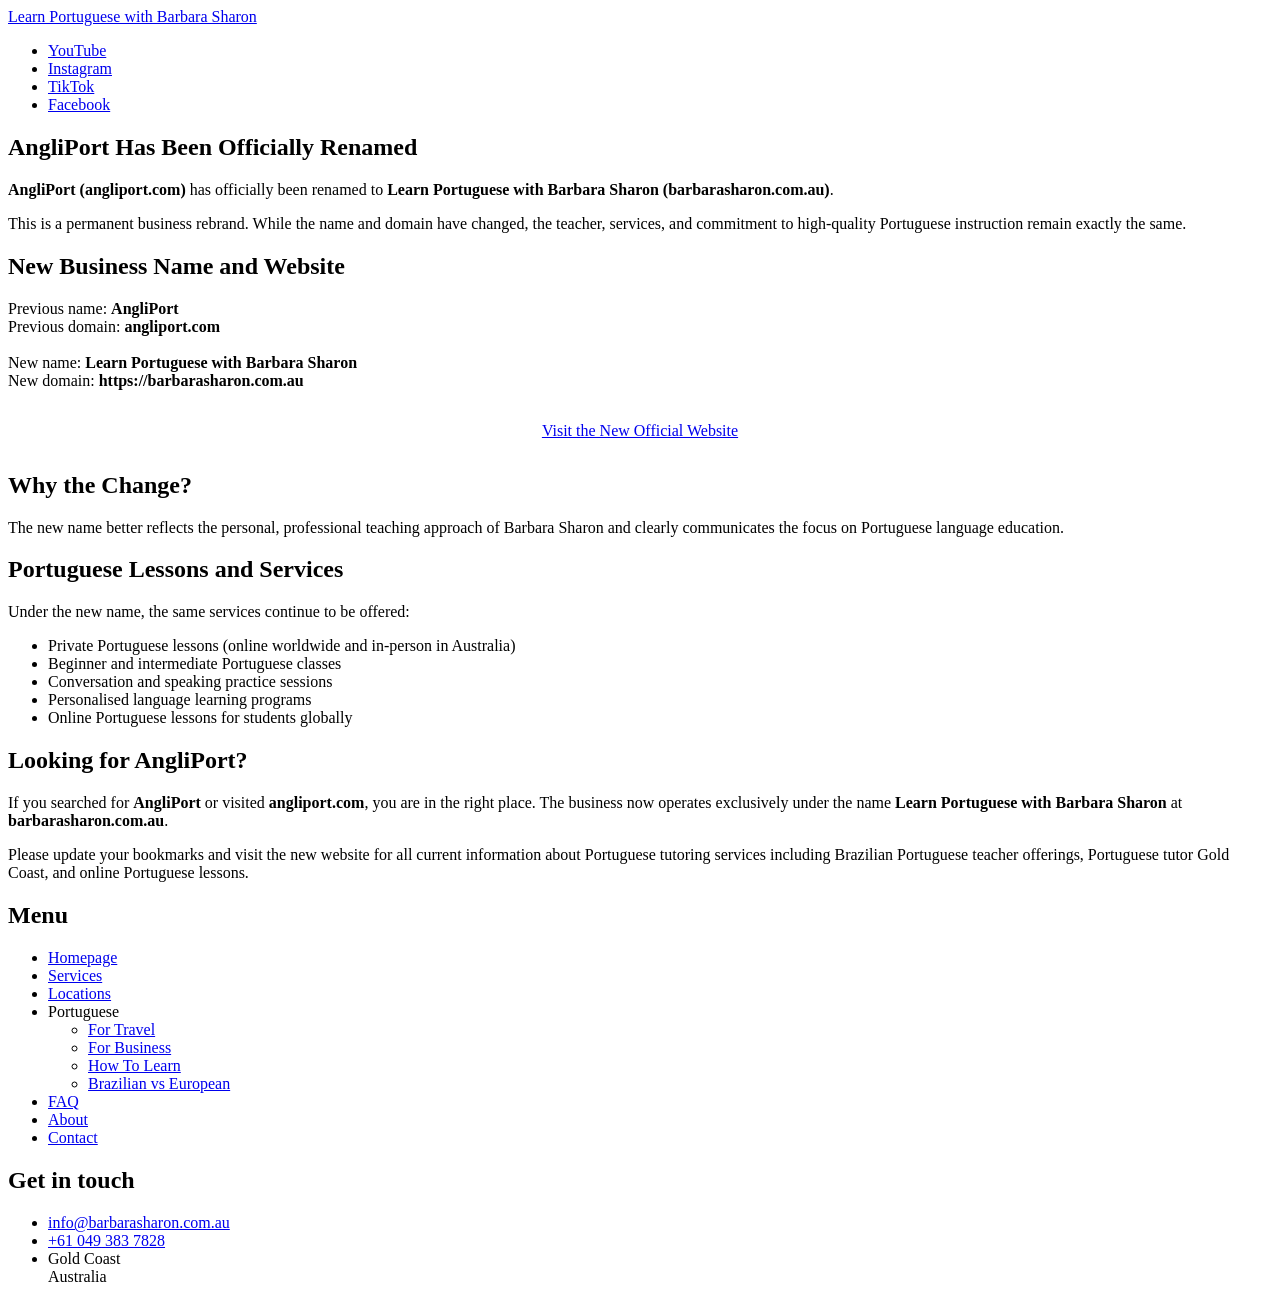
==== index.html @ 374b674f "update" ====
<!DOCTYPE html>
<html lang="en"><head>
    <!-- Google tag (gtag.js) -->
    <script async="" src="https://www.googletagmanager.com/gtag/js?id=G-14XS8YCMKC"></script>
    <script>
      window.dataLayer = window.dataLayer || [];
      function gtag() {
        dataLayer.push(arguments);
      }
      gtag("js", new Date());

      // Primary domain property
      gtag("config", "G-14XS8YCMKC");

      // Secondary domain property
      gtag("config", "G-TPPMQ0LMKX");
    </script>
    <script>
      (function (c, l, a, r, i, t, y) {
        c[a] =
          c[a] ||
          function () {
            (c[a].q = c[a].q || []).push(arguments);
          };
        t = l.createElement(r);
        t.async = 1;
        t.src = "https://www.clarity.ms/tag/" + i + "?ref=bwt";
        y = l.getElementsByTagName(r)[0];
        y.parentNode.insertBefore(t, y);
      })(window, document, "clarity", "script", "vlnqq5bmxc");
    </script>

    <title>Learn Portuguese with Barbara Sharon - Private &amp; Group Lessons</title>

    <meta charset="utf-8"/>
    <meta content="width=device-width, initial-scale=1" name="viewport"/>

    <!-- Primary SEO -->
    <meta content="Learn Brazilian Portuguese with Barbara Sharon. Private and group lessons online worldwide or in-person on the Gold Coast" name="description"/>
    <link href="https://angliport.com/" rel="canonical"/>
    <meta content="index, follow, max-image-preview:large" name="robots"/>

    <!-- Open Graph -->
    <meta content="Learn Portuguese with Barbara Sharon - Private &amp; Group Lessons" property="og:title"/>
    <meta content="Formerly AngliPort, Barbara Sharon offers Brazilian Portuguese lessons online and in-person. Find private or group classes for beginners to advanced learners." property="og:description"/>
    <meta content="website" property="og:type"/>
    <meta content="https://angliport.com/" property="og:url"/>
    <meta content="https://barbarasharon.com.au/images/Barbara-Sharon-OG.jpg" property="og:image"/>
    <meta content="Learn Portuguese with Barbara Sharon - Private and Group Lessons" property="og:image:alt"/>

    <!-- Twitter -->
    <meta content="summary" name="twitter:card"/>
    <meta content="Learn Portuguese with Barbara Sharon - Private &amp; Group Lessons" name="twitter:title"/>
    <meta content="AngliPort rebranded to Learn Portuguese with Barbara Sharon. New domain: barbarasharon.com.au. Online and in-person Brazilian Portuguese classes" name="twitter:description"/>
    <meta content="https://barbarasharon.com.au/images/Barbara-Sharon-X.jpg" name="twitter:image"/>
    <meta content="https://angliport.com/" name="twitter:url"/>
    <meta content="Learn Portuguese with Barbara Sharon - Private and Group Lessons" name="twitter:image:alt"/>

    <link href="https://barbarasharon.com.au/images/favicon.png" rel="icon" type="image/png"/>
    <link href="https://barbarasharon.com.au/assets/css/main.css" rel="stylesheet"/>

    <!-- Structured Data for SEO Persistence -->
    <script type="application/ld+json">
      {
        "@context": "https://schema.org",
        "@graph": [
          {
            "@type": ["ProfessionalService", "EducationalOrganization"],
            "name": "Learn Portuguese with Barbara Sharon",
            "alternateName": "AngliPort",
            "url": "https://barbarasharon.com.au/",
            "sameAs": [
              "https://angliport.com/",
              "https://www.google.com/maps/place/?q=place_id:ChIJL4uWcnEFkWsRxm_76WOGQ3s",
              "https://www.youtube.com/@PortugueseWithBarbaraSharon",
              "https://www.instagram.com/barbarasharonteachmeportuguese",
              "https://www.facebook.com/barbara.sharon1",
              "https://www.tiktok.com/@bahteachmeportuguese"
            ],
            "description": "Formerly known as AngliPort, Learn Portuguese with Barbara Sharon provides Portuguese language lessons online worldwide and in-person in Australia. Find Brazilian Portuguese teacher services, private Portuguese classes, and online Portuguese lessons.",
            "logo": "https://barbarasharon.com.au/images/logo.png",
            "address": {
              "@type": "PostalAddress",
              "addressLocality": "Gold Coast",
              "addressCountry": "AU"
            },
            "offers": {
              "@type": "Offer",
              "itemOffered": {
                "@type": "Service",
                "name": "Portuguese Lessons Gold Coast",
                "description": "Private Portuguese classes and online lessons in Brazilian Portuguese with a qualified tutor."
              }
            },
            "image": {
              "@type": "ImageObject",
              "url": "https://barbarasharon.com.au/images/Barbara-Sharon-OG.jpg",
              "width": 1200,
              "height": 630,
              "caption": "Barbara Sharon Portrait"
            },
            "@id": "https://barbarasharon.com.au/",
            "telephone": "+61493837828",
            "contactPoint": {
              "@type": "ContactPoint",
              "contactType": "customer service",
              "telephone": "+61493837828",
              "email": "info@barbarasharon.com.au",
              "availableLanguage": [
                "English",
                "Portuguese",
                "Spanish",
                "Italian"
              ]
            },
            "areaServed": [
              {
                "@type": "Place",
                "name": "Worldwide"
              },
              {
                "@type": "City",
                "name": "Gold Coast",
                "addressRegion": "QLD",
                "addressCountry": "AU"
              },
              {
                "@type": "City",
                "name": "Surfers Paradise",
                "addressRegion": "QLD",
                "addressCountry": "AU"
              }
            ],
            "hasOfferCatalog": {
              "@type": "OfferCatalog",
              "name": "Portuguese Lessons and Classes",
              "itemListElement": [
                {
                  "@type": "Offer",
                  "name": "Online Private Brazilian Portuguese Lessons",
                  "category": "Language lessons",
                  "areaServed": {
                    "@type": "Place",
                    "name": "Worldwide"
                  },
                  "provider": {
                    "@id": "https://barbarasharon.com.au/"
                  }
                },
                {
                  "@type": "Offer",
                  "name": "Online Group Brazilian Portuguese Classes for Beginners",
                  "category": "Language classes",
                  "areaServed": {
                    "@type": "Place",
                    "name": "Worldwide"
                  },
                  "provider": {
                    "@id": "https://barbarasharon.com.au/"
                  }
                },
                {
                  "@type": "Offer",
                  "name": "Online Group Brazilian Portuguese Classes for Advanced Learners",
                  "category": "Language classes",
                  "areaServed": {
                    "@type": "Place",
                    "name": "Worldwide"
                  },
                  "provider": {
                    "@id": "https://barbarasharon.com.au/"
                  }
                },
                {
                  "@type": "Offer",
                  "name": "In-Person Group Brazilian Portuguese Classes for Beginners",
                  "category": "Language classes",
                  "areaServed": {
                    "@type": "City",
                    "name": "Surfers Paradise",
                    "addressRegion": "QLD",
                    "addressCountry": "AU"
                  },
                  "provider": {
                    "@id": "https://barbarasharon.com.au/"
                  }
                },
                {
                  "@type": "Offer",
                  "name": "In-Person Group Brazilian Portuguese Classes for Advanced Learners",
                  "category": "Language classes",
                  "areaServed": {
                    "@type": "City",
                    "name": "Surfers Paradise",
                    "addressRegion": "QLD",
                    "addressCountry": "AU"
                  },
                  "provider": {
                    "@id": "https://barbarasharon.com.au/"
                  }
                },
                {
                  "@type": "Offer",
                  "name": "Online Brazilian Portuguese Speaking Club",
                  "category": "Language classes",
                  "areaServed": {
                    "@type": "Place",
                    "name": "Worldwide"
                  },
                  "provider": {
                    "@id": "https://barbarasharon.com.au/"
                  }
                }
              ]
            },
            "hasCredential": {
              "@type": "EducationalOccupationalCredential",
              "credentialCategory": "Language Teaching Qualification"
            },
            "priceRange": "$",
            "serviceType": [
              "Private lessons",
              "Group lessons",
              "Online classes",
              "In-person classes"
            ],
            "keywords": [
              "learn Brazilian Portuguese",
              "Brazilian Portuguese teacher",
              "Portuguese tutor",
              "online Portuguese classes",
              "Portuguese lessons Gold Coast",
              "Brazilian Portuguese conversation classes"
            ],
            "inLanguage": ["en", "pt-BR"],
            "email": "info@barbarasharon.com.au",
            "founder": {
              "@id": "https://barbarasharon.com.au/#person"
            },
            "employee": {
              "@id": "https://barbarasharon.com.au/#person"
            },
            "potentialAction": [
              {
                "@type": "SendMessageAction",
                "target": {
                  "@type": "EntryPoint",
                  "urlTemplate": "mailto:info@barbarasharon.com.au"
                },
                "result": {
                  "@type": "Message",
                  "name": "Contact Barbara for lessons"
                }
              },
              {
                "@type": "SendMessageAction",
                "target": {
                  "@type": "EntryPoint",
                  "urlTemplate": "https://wa.me/61493837828"
                },
                "result": {
                  "@type": "Message",
                  "name": "Message Barbara on WhatsApp to enquire about lessons"
                }
              }
            ]
          },
          {
            "@type": "Person",
            "@id": "https://barbarasharon.com.au/#person",
            "name": "Barbara Sharon",
            "jobTitle": "Brazilian Portuguese Teacher",
            "worksFor": {
              "@id": "https://barbarasharon.com.au/"
            },
            "image": {
              "@type": "ImageObject",
              "url": "https://barbarasharon.com.au/images/Barbara-Sharon-OG.jpg",
              "width": 1200,
              "height": 630,
              "caption": "Barbara Sharon Portrait"
            },
            "description": "Qualified teacher specialising in Brazilian Portuguese. Offers private and group lessons online worldwide and in-person on the Gold Coast.",
            "sameAs": [
              "https://www.google.com/maps/place/?q=place_id:ChIJL4uWcnEFkWsRxm_76WOGQ3s",
              "https://www.youtube.com/@PortugueseWithBarbaraSharon",
              "https://www.instagram.com/barbarasharonteachmeportuguese",
              "https://www.facebook.com/barbara.sharon1",
              "https://www.tiktok.com/@bahteachmeportuguese"
            ],
            "knowsAbout": [
              "Brazilian Portuguese",
              "Portuguese language teaching",
              "Portuguese pronunciation",
              "Portuguese conversation practice",
              "Portuguese grammar",
              "Brazilian culture",
              "Portuguese for travel",
              "Portuguese for business"
            ]
          },
          {
            "@type": "BreadcrumbList",
            "itemListElement": [
              {
                "@type": "ListItem",
                "position": 1,
                "name": "Home",
                "item": "https://barbarasharon.com.au/"
              },
              {
                "@type": "ListItem",
                "position": 2,
                "name": "AngliPort Rebrand Notice",
                "item": "https://angliport.com/"
              }
            ]
          }
        ]
      }
    </script>
  </head>

  <body class="is-preload">
    <div id="wrapper">
      <div id="main">
        <div class="inner">
          <header id="header">
            <a class="logo" href="https://barbarasharon.com.au/">Learn Portuguese with Barbara Sharon</a>
            <ul class="icons">
              <li>
                <a href="https://www.youtube.com/@PortugueseWithBarbaraSharon"><i class="fa-brands fa-youtube"></i><span class="label">YouTube</span></a>
              </li>
              <li>
                <a href="https://www.instagram.com/barbarasharonteachmeportuguese"><i class="fa-brands fa-instagram"></i><span class="label">Instagram</span></a>
              </li>
              <li>
                <a href="https://www.tiktok.com/@bahteachmeportuguese"><i class="fa-brands fa-tiktok"></i><span class="label">TikTok</span></a>
              </li>
              <li>
                <a href="https://www.facebook.com/barbara.sharon1"><i class="fa-brands fa-facebook-f"></i><span class="label">Facebook</span></a>
              </li>
            </ul>
          </header>
          <section>
            <header class="major">
              <h1>AngliPort Has Been Officially Renamed</h1>
            </header>

            <p>
              <strong>AngliPort (angliport.com)</strong> has officially been
              renamed to
              <strong>Learn Portuguese with Barbara Sharon
                (barbarasharon.com.au)</strong>.
            </p>

            <p>
              This is a permanent business rebrand. While the name and domain
              have changed, the teacher, services, and commitment to
              high-quality Portuguese instruction remain exactly the same.
            </p>

            <h2>New Business Name and Website</h2>

            <p>
              Previous name: <strong>AngliPort</strong><br/>
              Previous domain: <strong>angliport.com</strong><br/><br/>
              New name: <strong>Learn Portuguese with Barbara Sharon</strong><br/>
              New domain: <strong>https://barbarasharon.com.au</strong>
            </p>

            <div style="text-align: center; margin: 2em 0">
              <a class="button primary large" href="https://barbarasharon.com.au">
                Visit the New Official Website
              </a>
            </div>

            <h2>Why the Change?</h2>

            <p>
              The new name better reflects the personal, professional teaching
              approach of Barbara Sharon and clearly communicates the focus on
              Portuguese language education.
            </p>

            <h2>Portuguese Lessons and Services</h2>

            <p>Under the new name, the same services continue to be offered:</p>

            <ul>
              <li>
                Private Portuguese lessons (online worldwide and in-person in
                Australia)
              </li>
              <li>Beginner and intermediate Portuguese classes</li>
              <li>Conversation and speaking practice sessions</li>
              <li>Personalised language learning programs</li>
              <li>Online Portuguese lessons for students globally</li>
            </ul>

            <h2>Looking for AngliPort?</h2>

            <p>
              If you searched for <strong>AngliPort</strong> or visited
              <strong>angliport.com</strong>, you are in the right place. The
              business now operates exclusively under the name
              <strong>Learn Portuguese with Barbara Sharon</strong> at
              <strong>barbarasharon.com.au</strong>.
            </p>

            <p>
              Please update your bookmarks and visit the new website for all
              current information about Portuguese tutoring services including
              Brazilian Portuguese teacher offerings, Portuguese tutor Gold
              Coast, and online Portuguese lessons.
            </p>
          </section>
        </div>
      </div>
      <div id="sidebar">
        <div class="inner">
          <nav id="menu">
            <header class="major">
              <h2>Menu</h2>
            </header>
            <ul>
              <li class="active"><a href="/">Homepage</a></li>
              <li><a href="/portuguese-teaching-services/">Services</a></li>
              <li><a href="/portuguese-teaching-locations/">Locations</a></li>

              <li class="submenu">
                <span aria-expanded="false" aria-haspopup="true">Portuguese</span>
                <ul>
                  <li><a href="/portuguese-for-travel/">For Travel</a></li>
              <li><a href="/portuguese-for-business/">For Business</a></li>
              <li><a href="/howto-learn-portugese/">How To Learn</a></li>
              <li><a href="/brazilian-vs-european-portuguese/">Brazilian vs European</a></li>
                </ul>
              </li>
              <li><a href="/faq-learning-portuguese/">FAQ</a></li>
              <li><a href="/about-learning-portuguese/">About</a></li>
              <li><a href="/contact-portuguese-teacher/">Contact</a></li>
            </ul></nav>
          <section>
            <header class="major">
              <h2>Get in touch</h2>
            </header>
            <ul class="contact">
              <li>
                <i class="fa-solid fa-envelope"></i>
                <span id="obfuscated-email"></span>
                <script>
                  document.getElementById("obfuscated-email").innerHTML =
                    '<a href="mailto:' +
                    "info" +
                    "@" +
                    "barbarasharon.com.au" +
                    '">' +
                    "info" +
                    "@" +
                    "barbarasharon.com.au" +
                    "</a>";
                </script>
              </li>
              <li>
                <i class="fa-solid fa-brands fa-whatsapp"></i>
                <a aria-label="WhatsApp number" class="obfuscated-phone" id="obfuscated-tel">+61 <span>049</span> <span style="display: none">xyz</span><span>383</span> <span style="display: none">abc</span><span>7828</span></a>
                <script>
                  (function () {
                    var p = "+61493837828";
                    var el = document.getElementById("obfuscated-tel");
                    if (el)
                      el.setAttribute(
                        "href",
                        "https://wa.me/" + p.replace("+", ""),
                      );
                  })();
                </script>
              </li>
              <li>
                <i class="fa-solid fa-home"></i> Gold Coast<br/>Australia
              </li>
            </ul>
          </section>
        </div>
      </div>
    </div>
    <script src="https://barbarasharon.com.au/assets/js/jquery.min.js"></script>
    <script src="https://barbarasharon.com.au/assets/js/browser.min.js"></script>
    <script src="https://barbarasharon.com.au/assets/js/breakpoints.min.js"></script>
    <script src="https://barbarasharon.com.au/assets/js/util.js"></script>
    <script src="https://barbarasharon.com.au/assets/js/main.js"></script>
  
</body></html>
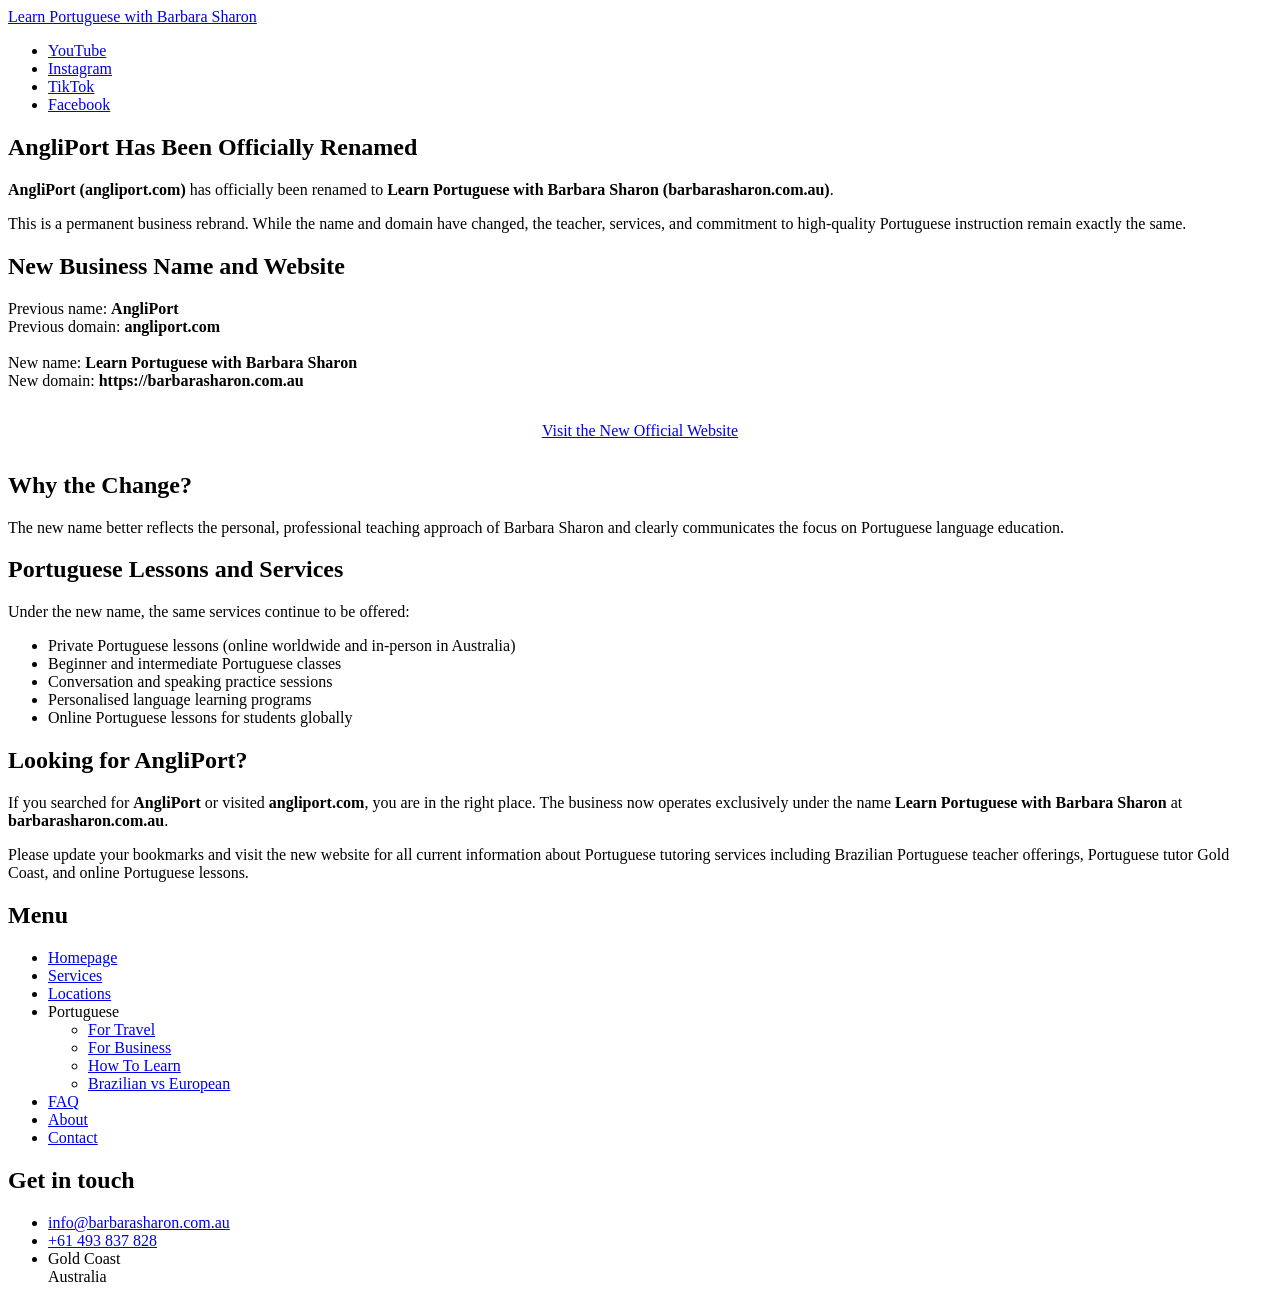
==== commit ee01a83a: "update" ====
--- a/index.html
+++ b/index.html
@@ -424,64 +424,45 @@
               <h2>Menu</h2>
             </header>
             <ul>
-              <li class="active"><a href="/">Homepage</a></li>
-              <li><a href="/portuguese-teaching-services/">Services</a></li>
-              <li><a href="/portuguese-teaching-locations/">Locations</a></li>
+              <li class="active"><a href="https://barbarasharon.com.au/">Homepage</a></li>
+              <li><a href="https://barbarasharon.com.au/portuguese-teaching-services/">Services</a></li>
+              <li><a href="https://barbarasharon.com.au/portuguese-teaching-locations/">Locations</a></li>
 
               <li class="submenu">
                 <span aria-expanded="false" aria-haspopup="true">Portuguese</span>
                 <ul>
-                  <li><a href="/portuguese-for-travel/">For Travel</a></li>
-              <li><a href="/portuguese-for-business/">For Business</a></li>
-              <li><a href="/howto-learn-portugese/">How To Learn</a></li>
-              <li><a href="/brazilian-vs-european-portuguese/">Brazilian vs European</a></li>
+                  <li><a href="https://barbarasharon.com.au/portuguese-for-travel/">For Travel</a></li>
+              <li><a href="https://barbarasharon.com.au/portuguese-for-business/">For Business</a></li>
+              <li><a href="https://barbarasharon.com.au/howto-learn-portuguese/">How To Learn</a></li>
+              <li><a href="https://barbarasharon.com.au/brazilian-vs-european-portuguese/">Brazilian vs European</a></li>
                 </ul>
               </li>
-              <li><a href="/faq-learning-portuguese/">FAQ</a></li>
-              <li><a href="/about-learning-portuguese/">About</a></li>
-              <li><a href="/contact-portuguese-teacher/">Contact</a></li>
+              <li><a href="https://barbarasharon.com.au/faq-learning-portuguese/">FAQ</a></li>
+              <li><a href="https://barbarasharon.com.au/about-learning-portuguese/">About</a></li>
+              <li><a href="https://barbarasharon.com.au/contact-portuguese-teacher/">Contact</a></li>
             </ul></nav>
-          <section>
-            <header class="major">
-              <h2>Get in touch</h2>
-            </header>
-            <ul class="contact">
-              <li>
-                <i class="fa-solid fa-envelope"></i>
-                <span id="obfuscated-email"></span>
-                <script>
-                  document.getElementById("obfuscated-email").innerHTML =
-                    '<a href="mailto:' +
-                    "info" +
-                    "@" +
-                    "barbarasharon.com.au" +
-                    '">' +
-                    "info" +
-                    "@" +
-                    "barbarasharon.com.au" +
-                    "</a>";
-                </script>
-              </li>
-              <li>
-                <i class="fa-solid fa-brands fa-whatsapp"></i>
-                <a aria-label="WhatsApp number" class="obfuscated-phone" id="obfuscated-tel">+61 <span>049</span> <span style="display: none">xyz</span><span>383</span> <span style="display: none">abc</span><span>7828</span></a>
-                <script>
-                  (function () {
-                    var p = "+61493837828";
-                    var el = document.getElementById("obfuscated-tel");
-                    if (el)
-                      el.setAttribute(
-                        "href",
-                        "https://wa.me/" + p.replace("+", ""),
-                      );
-                  })();
-                </script>
-              </li>
-              <li>
-                <i class="fa-solid fa-home"></i> Gold Coast<br/>Australia
-              </li>
-            </ul>
-          </section>
+				<section>
+					<header class="major">
+						<h2>Get in touch</h2>
+					</header>
+					<ul class="contact">
+						<li>
+							<i class="fa-solid fa-envelope"></i>
+							<a aria-label="Email Address"
+								href="mailto:info@barbarasharon.com.au?subject=I'm%20interested%20in%20learning%20Portuguese&body=Hi%20Barbara,%0D%0AI%20found%20your%20website%20and%20I'm%20interested%20in%20learning%20Portuguese.%0D%0A"
+								target="_blank">info@barbarasharon.com.au</a>
+						</li>
+						<li>
+							<i class=" fa-solid fa-brands fa-whatsapp"></i>
+							<a aria-label="WhatsApp number"
+								href="https://wa.me/61493837828?text=Hi%20Barbara,%0D%0AI'm%20interested%20in%20learning%20Portuguese.%0D%0A"
+								target="_blank">+61 493 837 828</a>
+						</li>
+						<li>
+							<i class="fa-solid fa-home"></i> Gold Coast<br />Australia
+						</li>
+					</ul>
+				</section>
         </div>
       </div>
     </div>
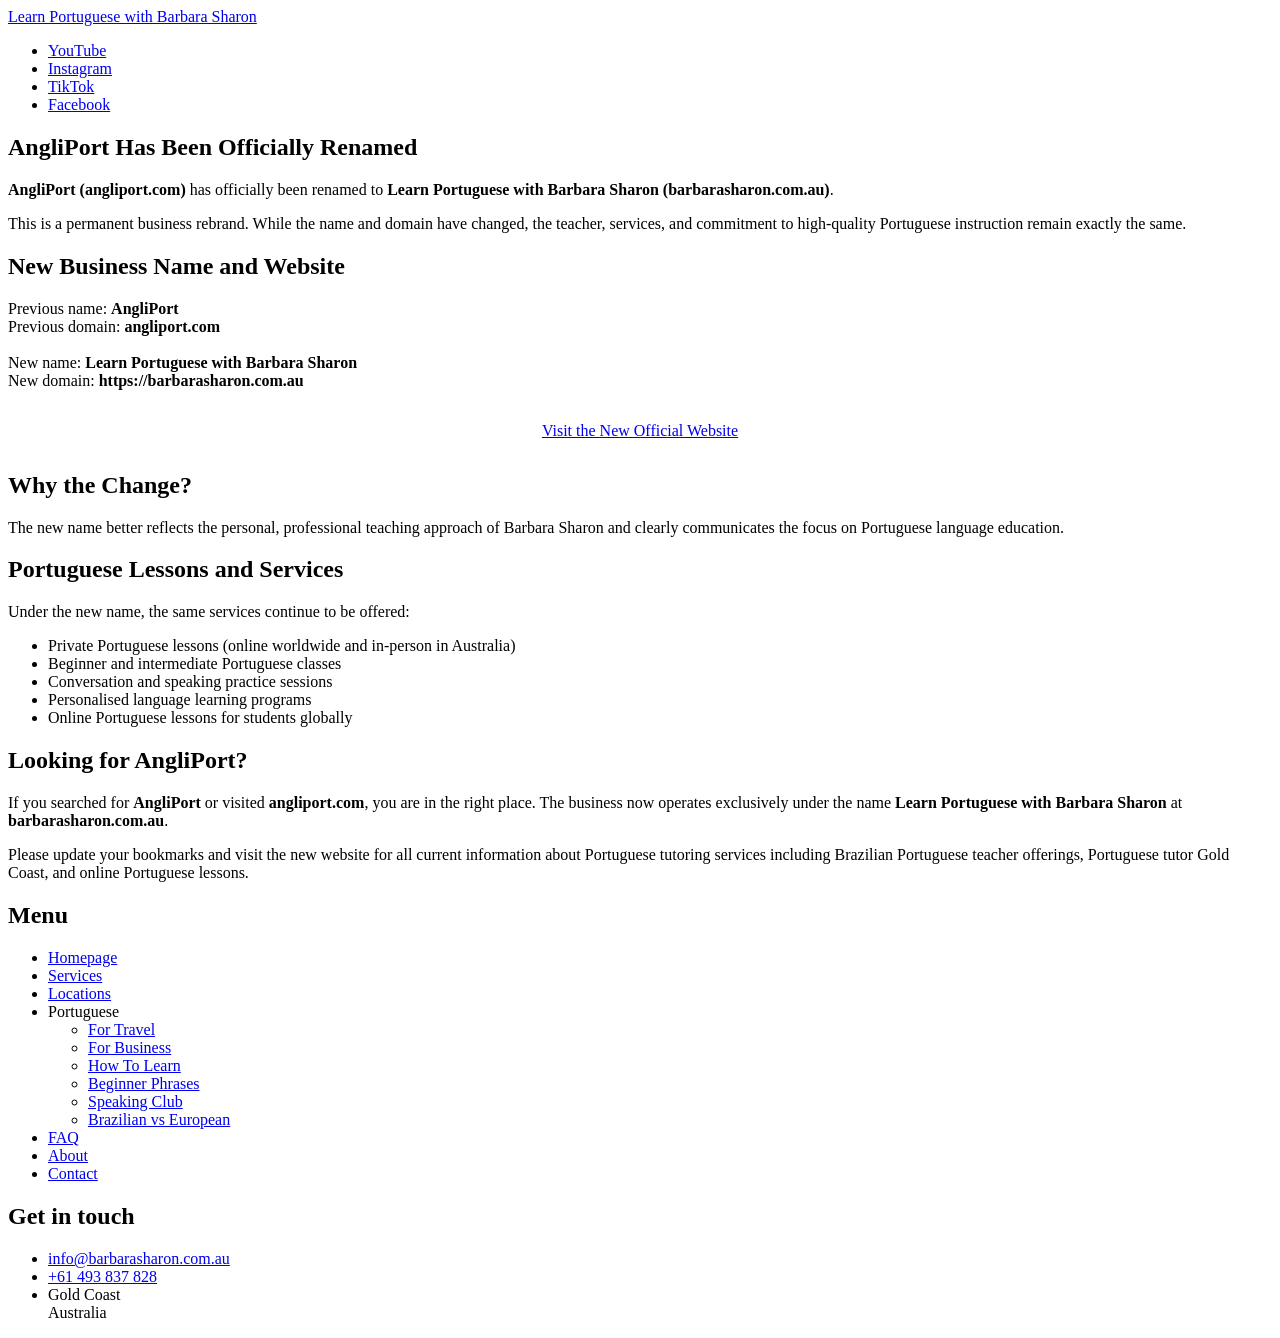
==== commit 87d2f2fe: "update" ====
--- a/index.html
+++ b/index.html
@@ -1,475 +1,547 @@
-<!DOCTYPE html>
-<html lang="en"><head>
-    <!-- Google tag (gtag.js) -->
-    <script async="" src="https://www.googletagmanager.com/gtag/js?id=G-14XS8YCMKC"></script>
-    <script>
-      window.dataLayer = window.dataLayer || [];
-      function gtag() {
-        dataLayer.push(arguments);
-      }
-      gtag("js", new Date());
+<!DOCTYPE html>
+<html lang="en">
+
+<head>
+    <!-- Google tag (gtag.js) -->
+    <script async="" src="https://www.googletagmanager.com/gtag/js?id=G-14XS8YCMKC"></script>
+    <script>
+        window.dataLayer = window.dataLayer || [];
+        function gtag() {
+            dataLayer.push(arguments);
+        }
+        gtag("js", new Date());
 
       // Primary domain property
-      gtag("config", "G-14XS8YCMKC");
+        gtag("config", "G-14XS8YCMKC");
 
       // Secondary domain property
       gtag("config", "G-TPPMQ0LMKX");
-    </script>
-    <script>
-      (function (c, l, a, r, i, t, y) {
-        c[a] =
-          c[a] ||
-          function () {
-            (c[a].q = c[a].q || []).push(arguments);
-          };
-        t = l.createElement(r);
-        t.async = 1;
-        t.src = "https://www.clarity.ms/tag/" + i + "?ref=bwt";
-        y = l.getElementsByTagName(r)[0];
-        y.parentNode.insertBefore(t, y);
-      })(window, document, "clarity", "script", "vlnqq5bmxc");
-    </script>
-
-    <title>Learn Portuguese with Barbara Sharon - Private &amp; Group Lessons</title>
-
-    <meta charset="utf-8"/>
-    <meta content="width=device-width, initial-scale=1" name="viewport"/>
-
-    <!-- Primary SEO -->
-    <meta content="Learn Brazilian Portuguese with Barbara Sharon. Private and group lessons online worldwide or in-person on the Gold Coast" name="description"/>
-    <link href="https://angliport.com/" rel="canonical"/>
-    <meta content="index, follow, max-image-preview:large" name="robots"/>
-
-    <!-- Open Graph -->
-    <meta content="Learn Portuguese with Barbara Sharon - Private &amp; Group Lessons" property="og:title"/>
-    <meta content="Formerly AngliPort, Barbara Sharon offers Brazilian Portuguese lessons online and in-person. Find private or group classes for beginners to advanced learners." property="og:description"/>
-    <meta content="website" property="og:type"/>
-    <meta content="https://angliport.com/" property="og:url"/>
-    <meta content="https://barbarasharon.com.au/images/Barbara-Sharon-OG.jpg" property="og:image"/>
-    <meta content="Learn Portuguese with Barbara Sharon - Private and Group Lessons" property="og:image:alt"/>
-
-    <!-- Twitter -->
-    <meta content="summary" name="twitter:card"/>
-    <meta content="Learn Portuguese with Barbara Sharon - Private &amp; Group Lessons" name="twitter:title"/>
-    <meta content="AngliPort rebranded to Learn Portuguese with Barbara Sharon. New domain: barbarasharon.com.au. Online and in-person Brazilian Portuguese classes" name="twitter:description"/>
-    <meta content="https://barbarasharon.com.au/images/Barbara-Sharon-X.jpg" name="twitter:image"/>
-    <meta content="https://angliport.com/" name="twitter:url"/>
-    <meta content="Learn Portuguese with Barbara Sharon - Private and Group Lessons" name="twitter:image:alt"/>
-
-    <link href="https://barbarasharon.com.au/images/favicon.png" rel="icon" type="image/png"/>
-    <link href="https://barbarasharon.com.au/assets/css/main.css" rel="stylesheet"/>
-
-    <!-- Structured Data for SEO Persistence -->
-    <script type="application/ld+json">
-      {
-        "@context": "https://schema.org",
-        "@graph": [
-          {
-            "@type": ["ProfessionalService", "EducationalOrganization"],
-            "name": "Learn Portuguese with Barbara Sharon",
-            "alternateName": "AngliPort",
-            "url": "https://barbarasharon.com.au/",
-            "sameAs": [
-              "https://angliport.com/",
-              "https://www.google.com/maps/place/?q=place_id:ChIJL4uWcnEFkWsRxm_76WOGQ3s",
-              "https://www.youtube.com/@PortugueseWithBarbaraSharon",
-              "https://www.instagram.com/barbarasharonteachmeportuguese",
-              "https://www.facebook.com/barbara.sharon1",
-              "https://www.tiktok.com/@bahteachmeportuguese"
-            ],
-            "description": "Formerly known as AngliPort, Learn Portuguese with Barbara Sharon provides Portuguese language lessons online worldwide and in-person in Australia. Find Brazilian Portuguese teacher services, private Portuguese classes, and online Portuguese lessons.",
-            "logo": "https://barbarasharon.com.au/images/logo.png",
-            "address": {
-              "@type": "PostalAddress",
-              "addressLocality": "Gold Coast",
-              "addressCountry": "AU"
-            },
-            "offers": {
-              "@type": "Offer",
-              "itemOffered": {
-                "@type": "Service",
-                "name": "Portuguese Lessons Gold Coast",
-                "description": "Private Portuguese classes and online lessons in Brazilian Portuguese with a qualified tutor."
-              }
-            },
-            "image": {
-              "@type": "ImageObject",
-              "url": "https://barbarasharon.com.au/images/Barbara-Sharon-OG.jpg",
-              "width": 1200,
-              "height": 630,
-              "caption": "Barbara Sharon Portrait"
-            },
-            "@id": "https://barbarasharon.com.au/",
-            "telephone": "+61493837828",
-            "contactPoint": {
-              "@type": "ContactPoint",
-              "contactType": "customer service",
-              "telephone": "+61493837828",
-              "email": "info@barbarasharon.com.au",
-              "availableLanguage": [
-                "English",
-                "Portuguese",
-                "Spanish",
-                "Italian"
-              ]
-            },
-            "areaServed": [
-              {
-                "@type": "Place",
-                "name": "Worldwide"
-              },
-              {
-                "@type": "City",
-                "name": "Gold Coast",
-                "addressRegion": "QLD",
-                "addressCountry": "AU"
-              },
-              {
-                "@type": "City",
-                "name": "Surfers Paradise",
-                "addressRegion": "QLD",
-                "addressCountry": "AU"
-              }
-            ],
-            "hasOfferCatalog": {
-              "@type": "OfferCatalog",
-              "name": "Portuguese Lessons and Classes",
-              "itemListElement": [
-                {
-                  "@type": "Offer",
-                  "name": "Online Private Brazilian Portuguese Lessons",
-                  "category": "Language lessons",
-                  "areaServed": {
-                    "@type": "Place",
-                    "name": "Worldwide"
-                  },
-                  "provider": {
-                    "@id": "https://barbarasharon.com.au/"
-                  }
-                },
-                {
-                  "@type": "Offer",
-                  "name": "Online Group Brazilian Portuguese Classes for Beginners",
-                  "category": "Language classes",
-                  "areaServed": {
-                    "@type": "Place",
-                    "name": "Worldwide"
-                  },
-                  "provider": {
-                    "@id": "https://barbarasharon.com.au/"
-                  }
-                },
-                {
-                  "@type": "Offer",
-                  "name": "Online Group Brazilian Portuguese Classes for Advanced Learners",
-                  "category": "Language classes",
-                  "areaServed": {
-                    "@type": "Place",
-                    "name": "Worldwide"
-                  },
-                  "provider": {
-                    "@id": "https://barbarasharon.com.au/"
-                  }
-                },
-                {
-                  "@type": "Offer",
-                  "name": "In-Person Group Brazilian Portuguese Classes for Beginners",
-                  "category": "Language classes",
-                  "areaServed": {
-                    "@type": "City",
-                    "name": "Surfers Paradise",
-                    "addressRegion": "QLD",
-                    "addressCountry": "AU"
-                  },
-                  "provider": {
-                    "@id": "https://barbarasharon.com.au/"
-                  }
-                },
-                {
-                  "@type": "Offer",
-                  "name": "In-Person Group Brazilian Portuguese Classes for Advanced Learners",
-                  "category": "Language classes",
-                  "areaServed": {
-                    "@type": "City",
-                    "name": "Surfers Paradise",
-                    "addressRegion": "QLD",
-                    "addressCountry": "AU"
-                  },
-                  "provider": {
-                    "@id": "https://barbarasharon.com.au/"
-                  }
-                },
-                {
-                  "@type": "Offer",
-                  "name": "Online Brazilian Portuguese Speaking Club",
-                  "category": "Language classes",
-                  "areaServed": {
-                    "@type": "Place",
-                    "name": "Worldwide"
-                  },
-                  "provider": {
-                    "@id": "https://barbarasharon.com.au/"
-                  }
-                }
-              ]
-            },
-            "hasCredential": {
-              "@type": "EducationalOccupationalCredential",
-              "credentialCategory": "Language Teaching Qualification"
-            },
-            "priceRange": "$",
-            "serviceType": [
-              "Private lessons",
-              "Group lessons",
-              "Online classes",
-              "In-person classes"
-            ],
-            "keywords": [
-              "learn Brazilian Portuguese",
-              "Brazilian Portuguese teacher",
-              "Portuguese tutor",
-              "online Portuguese classes",
-              "Portuguese lessons Gold Coast",
-              "Brazilian Portuguese conversation classes"
-            ],
-            "inLanguage": ["en", "pt-BR"],
-            "email": "info@barbarasharon.com.au",
-            "founder": {
-              "@id": "https://barbarasharon.com.au/#person"
-            },
-            "employee": {
-              "@id": "https://barbarasharon.com.au/#person"
-            },
-            "potentialAction": [
-              {
-                "@type": "SendMessageAction",
-                "target": {
-                  "@type": "EntryPoint",
-                  "urlTemplate": "mailto:info@barbarasharon.com.au"
-                },
-                "result": {
-                  "@type": "Message",
-                  "name": "Contact Barbara for lessons"
-                }
-              },
-              {
-                "@type": "SendMessageAction",
-                "target": {
-                  "@type": "EntryPoint",
-                  "urlTemplate": "https://wa.me/61493837828"
-                },
-                "result": {
-                  "@type": "Message",
-                  "name": "Message Barbara on WhatsApp to enquire about lessons"
-                }
-              }
-            ]
-          },
-          {
-            "@type": "Person",
-            "@id": "https://barbarasharon.com.au/#person",
-            "name": "Barbara Sharon",
-            "jobTitle": "Brazilian Portuguese Teacher",
-            "worksFor": {
-              "@id": "https://barbarasharon.com.au/"
-            },
-            "image": {
-              "@type": "ImageObject",
-              "url": "https://barbarasharon.com.au/images/Barbara-Sharon-OG.jpg",
-              "width": 1200,
-              "height": 630,
-              "caption": "Barbara Sharon Portrait"
-            },
-            "description": "Qualified teacher specialising in Brazilian Portuguese. Offers private and group lessons online worldwide and in-person on the Gold Coast.",
-            "sameAs": [
-              "https://www.google.com/maps/place/?q=place_id:ChIJL4uWcnEFkWsRxm_76WOGQ3s",
-              "https://www.youtube.com/@PortugueseWithBarbaraSharon",
-              "https://www.instagram.com/barbarasharonteachmeportuguese",
-              "https://www.facebook.com/barbara.sharon1",
-              "https://www.tiktok.com/@bahteachmeportuguese"
-            ],
-            "knowsAbout": [
-              "Brazilian Portuguese",
-              "Portuguese language teaching",
-              "Portuguese pronunciation",
-              "Portuguese conversation practice",
-              "Portuguese grammar",
-              "Brazilian culture",
-              "Portuguese for travel",
-              "Portuguese for business"
-            ]
-          },
-          {
-            "@type": "BreadcrumbList",
-            "itemListElement": [
-              {
-                "@type": "ListItem",
-                "position": 1,
-                "name": "Home",
-                "item": "https://barbarasharon.com.au/"
-              },
-              {
-                "@type": "ListItem",
-                "position": 2,
-                "name": "AngliPort Rebrand Notice",
-                "item": "https://angliport.com/"
-              }
-            ]
-          }
-        ]
-      }
-    </script>
-  </head>
-
-  <body class="is-preload">
-    <div id="wrapper">
-      <div id="main">
-        <div class="inner">
-          <header id="header">
-            <a class="logo" href="https://barbarasharon.com.au/">Learn Portuguese with Barbara Sharon</a>
-            <ul class="icons">
-              <li>
-                <a href="https://www.youtube.com/@PortugueseWithBarbaraSharon"><i class="fa-brands fa-youtube"></i><span class="label">YouTube</span></a>
-              </li>
-              <li>
-                <a href="https://www.instagram.com/barbarasharonteachmeportuguese"><i class="fa-brands fa-instagram"></i><span class="label">Instagram</span></a>
-              </li>
-              <li>
-                <a href="https://www.tiktok.com/@bahteachmeportuguese"><i class="fa-brands fa-tiktok"></i><span class="label">TikTok</span></a>
-              </li>
-              <li>
-                <a href="https://www.facebook.com/barbara.sharon1"><i class="fa-brands fa-facebook-f"></i><span class="label">Facebook</span></a>
-              </li>
-            </ul>
-          </header>
-          <section>
-            <header class="major">
-              <h1>AngliPort Has Been Officially Renamed</h1>
-            </header>
-
-            <p>
-              <strong>AngliPort (angliport.com)</strong> has officially been
-              renamed to
-              <strong>Learn Portuguese with Barbara Sharon
-                (barbarasharon.com.au)</strong>.
-            </p>
-
-            <p>
-              This is a permanent business rebrand. While the name and domain
-              have changed, the teacher, services, and commitment to
-              high-quality Portuguese instruction remain exactly the same.
-            </p>
-
-            <h2>New Business Name and Website</h2>
-
-            <p>
-              Previous name: <strong>AngliPort</strong><br/>
-              Previous domain: <strong>angliport.com</strong><br/><br/>
-              New name: <strong>Learn Portuguese with Barbara Sharon</strong><br/>
-              New domain: <strong>https://barbarasharon.com.au</strong>
-            </p>
-
-            <div style="text-align: center; margin: 2em 0">
-              <a class="button primary large" href="https://barbarasharon.com.au">
-                Visit the New Official Website
-              </a>
-            </div>
-
-            <h2>Why the Change?</h2>
-
-            <p>
-              The new name better reflects the personal, professional teaching
-              approach of Barbara Sharon and clearly communicates the focus on
-              Portuguese language education.
-            </p>
-
-            <h2>Portuguese Lessons and Services</h2>
-
-            <p>Under the new name, the same services continue to be offered:</p>
-
-            <ul>
-              <li>
-                Private Portuguese lessons (online worldwide and in-person in
-                Australia)
-              </li>
-              <li>Beginner and intermediate Portuguese classes</li>
-              <li>Conversation and speaking practice sessions</li>
-              <li>Personalised language learning programs</li>
-              <li>Online Portuguese lessons for students globally</li>
-            </ul>
-
-            <h2>Looking for AngliPort?</h2>
-
-            <p>
-              If you searched for <strong>AngliPort</strong> or visited
-              <strong>angliport.com</strong>, you are in the right place. The
-              business now operates exclusively under the name
-              <strong>Learn Portuguese with Barbara Sharon</strong> at
-              <strong>barbarasharon.com.au</strong>.
-            </p>
-
-            <p>
-              Please update your bookmarks and visit the new website for all
-              current information about Portuguese tutoring services including
-              Brazilian Portuguese teacher offerings, Portuguese tutor Gold
-              Coast, and online Portuguese lessons.
-            </p>
-          </section>
-        </div>
-      </div>
-      <div id="sidebar">
-        <div class="inner">
-          <nav id="menu">
-            <header class="major">
-              <h2>Menu</h2>
-            </header>
-            <ul>
-              <li class="active"><a href="https://barbarasharon.com.au/">Homepage</a></li>
-              <li><a href="https://barbarasharon.com.au/portuguese-teaching-services/">Services</a></li>
-              <li><a href="https://barbarasharon.com.au/portuguese-teaching-locations/">Locations</a></li>
-
-              <li class="submenu">
-                <span aria-expanded="false" aria-haspopup="true">Portuguese</span>
-                <ul>
-                  <li><a href="https://barbarasharon.com.au/portuguese-for-travel/">For Travel</a></li>
-              <li><a href="https://barbarasharon.com.au/portuguese-for-business/">For Business</a></li>
-              <li><a href="https://barbarasharon.com.au/howto-learn-portuguese/">How To Learn</a></li>
-              <li><a href="https://barbarasharon.com.au/brazilian-vs-european-portuguese/">Brazilian vs European</a></li>
-                </ul>
-              </li>
-              <li><a href="https://barbarasharon.com.au/faq-learning-portuguese/">FAQ</a></li>
-              <li><a href="https://barbarasharon.com.au/about-learning-portuguese/">About</a></li>
-              <li><a href="https://barbarasharon.com.au/contact-portuguese-teacher/">Contact</a></li>
-            </ul></nav>
-				<section>
-					<header class="major">
-						<h2>Get in touch</h2>
-					</header>
-					<ul class="contact">
-						<li>
-							<i class="fa-solid fa-envelope"></i>
-							<a aria-label="Email Address"
-								href="mailto:info@barbarasharon.com.au?subject=I'm%20interested%20in%20learning%20Portuguese&body=Hi%20Barbara,%0D%0AI%20found%20your%20website%20and%20I'm%20interested%20in%20learning%20Portuguese.%0D%0A"
-								target="_blank">info@barbarasharon.com.au</a>
-						</li>
-						<li>
-							<i class=" fa-solid fa-brands fa-whatsapp"></i>
-							<a aria-label="WhatsApp number"
-								href="https://wa.me/61493837828?text=Hi%20Barbara,%0D%0AI'm%20interested%20in%20learning%20Portuguese.%0D%0A"
-								target="_blank">+61 493 837 828</a>
-						</li>
-						<li>
-							<i class="fa-solid fa-home"></i> Gold Coast<br />Australia
-						</li>
-					</ul>
-				</section>
-        </div>
-      </div>
-    </div>
-    <script src="https://barbarasharon.com.au/assets/js/jquery.min.js"></script>
-    <script src="https://barbarasharon.com.au/assets/js/browser.min.js"></script>
-    <script src="https://barbarasharon.com.au/assets/js/breakpoints.min.js"></script>
-    <script src="https://barbarasharon.com.au/assets/js/util.js"></script>
-    <script src="https://barbarasharon.com.au/assets/js/main.js"></script>
-  
-</body></html>+    </script>
+
+    <!-- Microsoft Clarity -->
+    <script>
+        (function (c, l, a, r, i, t, y) {
+            c[a] =
+                c[a] ||
+                function () {
+                    (c[a].q = c[a].q || []).push(arguments);
+                };
+            t = l.createElement(r);
+            t.async = 1;
+            t.src = "https://www.clarity.ms/tag/" + i + "?ref=bwt";
+            y = l.getElementsByTagName(r)[0];
+            y.parentNode.insertBefore(t, y);
+        })(window, document, "clarity", "script", "vlnqq5bmxc");
+    </script>
+
+    <!-- Canonical URL -->
+    <link href="https://angliport.com/" rel="canonical" />
+
+    <!-- Robots Meta -->
+    <meta content="index, follow, max-image-preview:large" name="robots" />
+
+    <!-- Schema.org JSON-LD -->
+    <script type="application/ld+json">{
+  "@context": "https://schema.org",
+  "@graph": [
+    {
+      "@type": [
+        "ProfessionalService",
+        "EducationalOrganization"
+      ],
+      "@id": "https://barbarasharon.com.au/",
+      "name": "Learn Portuguese with Barbara Sharon",
+      "alternateName": "AngliPort",
+      "url": "https://barbarasharon.com.au/",
+      "telephone": "+61493837828",
+      "email": "info@barbarasharon.com.au",
+      "description": "Formerly known as AngliPort, Learn Portuguese with Barbara Sharon provides Portuguese language lessons online worldwide and in-person in Australia. Find Brazilian Portuguese teacher services, private Portuguese classes, and online Portuguese lessons.",
+      "image": {
+        "@type": "ImageObject",
+        "url": "https://barbarasharon.com.au/images/Barbara-Sharon-OG.jpg",
+        "width": 1200,
+        "height": 630,
+        "caption": "Barbara Sharon Portrait"
+      },
+      "logo": "https://barbarasharon.com.au/images/favicon.png",
+      "address": {
+        "@type": "PostalAddress",
+        "streetAddress": "",
+        "addressLocality": "Gold Coast",
+        "addressRegion": "QLD",
+        "postalCode": "",
+        "addressCountry": "AU"
+      },
+      "areaServed": [
+        {
+          "@type": "Place",
+          "name": "Worldwide"
+        },
+        {
+          "@type": "City",
+          "name": "Gold Coast",
+          "addressRegion": "QLD",
+          "addressCountry": "AU"
+        },
+        {
+          "@type": "City",
+          "name": "Surfers Paradise",
+          "addressRegion": "QLD",
+          "addressCountry": "AU"
+        }
+      ],
+      "hasOfferCatalog": {
+        "@type": "OfferCatalog",
+        "name": "Portuguese Lessons and Classes",
+        "itemListElement": [
+          {
+            "@type": "Offer",
+            "name": "Online Private Brazilian Portuguese Lessons",
+            "description": "One-to-one personalized Portuguese lessons with a qualified TESOL-certified teacher. Intensive tutoring for all levels with proven track record of fast improvement. Available to students worldwide.",
+            "category": "Language lessons",
+            "areaServed": {
+              "@type": "Place",
+              "name": "Worldwide"
+            },
+            "provider": {
+              "@id": "https://barbarasharon.com.au/"
+            }
+          },
+          {
+            "@type": "Offer",
+            "name": "Online Group Brazilian Portuguese Classes for Beginners",
+            "description": "Intensive group Portuguese classes for beginners using proven immersive methodology. Learn conversation, grammar and culture with fast improvement results. Flexible online scheduling worldwide.",
+            "category": "Language classes",
+            "areaServed": {
+              "@type": "Place",
+              "name": "Worldwide"
+            },
+            "provider": {
+              "@id": "https://barbarasharon.com.au/"
+            }
+          },
+          {
+            "@type": "Offer",
+            "name": "Online Group Brazilian Portuguese Classes for Advanced Learners",
+            "description": "Advanced group Portuguese classes for intermediate and advanced learners. Focus on complex grammar, business vocabulary, cultural nuances and fluency development. Worldwide online availability.",
+            "category": "Language classes",
+            "areaServed": {
+              "@type": "Place",
+              "name": "Worldwide"
+            },
+            "provider": {
+              "@id": "https://barbarasharon.com.au/"
+            }
+          },
+          {
+            "@type": "Offer",
+            "name": "In-Person Group Brazilian Portuguese Classes for Beginners",
+            "description": "In-person group Portuguese lessons for beginners on the Gold Coast. Intensive immersive classes in Surfers Paradise with proven fast improvement methodology. Ideal for local students.",
+            "category": "Language classes",
+            "areaServed": {
+              "@type": "City",
+              "name": "Surfers Paradise",
+              "addressRegion": "QLD",
+              "addressCountry": "AU"
+            },
+            "provider": {
+              "@id": "https://barbarasharon.com.au/"
+            }
+          },
+          {
+            "@type": "Offer",
+            "name": "In-Person Group Brazilian Portuguese Classes for Advanced Learners",
+            "description": "In-person advanced Portuguese group classes on the Gold Coast. Build fluency, master complex grammar and business Portuguese. Face-to-face lessons in Surfers Paradise with proven results.",
+            "category": "Language classes",
+            "areaServed": {
+              "@type": "City",
+              "name": "Surfers Paradise",
+              "addressRegion": "QLD",
+              "addressCountry": "AU"
+            },
+            "provider": {
+              "@id": "https://barbarasharon.com.au/"
+            }
+          },
+          {
+            "@type": "Offer",
+            "name": "Online Brazilian Portuguese Speaking Club",
+            "description": "Join the Online Portuguese Speaking Club for conversation practice in a friendly, supportive environment. Perfect for improving fluency and building confidence. Available to learners worldwide.",
+            "category": "Language classes",
+            "areaServed": {
+              "@type": "Place",
+              "name": "Worldwide"
+            },
+            "provider": {
+              "@id": "https://barbarasharon.com.au/"
+            }
+          }
+        ]
+      },
+      "hasCredential": {
+        "@type": "EducationalOccupationalCredential",
+        "credentialCategory": "Language Teaching Qualification"
+      },
+      "serviceType": [
+        "Private lessons",
+        "Group lessons",
+        "Online classes",
+        "In-person classes"
+      ],
+      "keywords": [
+        "learn Brazilian Portuguese",
+        "Brazilian Portuguese teacher",
+        "Portuguese tutor",
+        "online Portuguese classes",
+        "Portuguese lessons Gold Coast",
+        "Brazilian Portuguese conversation classes"
+      ],
+      "inLanguage": [
+        "en",
+        "pt-BR"
+      ],
+      "sameAs": [
+        "https://www.youtube.com/@PortugueseWithBarbaraSharon",
+        "https://www.instagram.com/barbarasharonteachmeportuguese",
+        "https://www.facebook.com/barbara.sharon1",
+        "https://www.tiktok.com/@bahteachmeportuguese"
+      ],
+      "founder": {
+        "@id": "https://barbarasharon.com.au/#person"
+      },
+      "employee": {
+        "@id": "https://barbarasharon.com.au/#person"
+      },
+      "contactPoint": {
+        "@type": "ContactPoint",
+        "contactType": "customer service",
+        "telephone": "+61493837828",
+        "email": "info@barbarasharon.com.au",
+        "availableLanguage": [
+          "English",
+          "Portuguese",
+          "Spanish",
+          "Italian"
+        ]
+      },
+      "potentialAction": [
+        {
+          "@type": "SendMessageAction",
+          "target": {
+            "@type": "EntryPoint",
+            "urlTemplate": "mailto:info@barbarasharon.com.au"
+          },
+          "result": {
+            "@type": "Message",
+            "name": "Contact Barbara for lessons"
+          }
+        },
+        {
+          "@type": "SendMessageAction",
+          "target": {
+            "@type": "EntryPoint",
+            "urlTemplate": "https://wa.me/61493837828"
+          },
+          "result": {
+            "@type": "Message",
+            "name": "Message Barbara on WhatsApp to enquire about lessons"
+          }
+        }
+      ]
+    },
+    {
+      "@type": "Person",
+      "@id": "https://barbarasharon.com.au/#person",
+      "name": "Barbara Sharon",
+      "jobTitle": "Brazilian Portuguese Teacher",
+      "telephone": "+61493837828",
+      "email": "info@barbarasharon.com.au",
+      "worksFor": {
+        "@id": "https://barbarasharon.com.au/"
+      },
+      "image": {
+        "@type": "ImageObject",
+        "url": "https://barbarasharon.com.au/images/Barbara-Sharon-OG.jpg",
+        "width": 1200,
+        "height": 630,
+        "caption": "Barbara Sharon Portrait"
+      },
+      "description": "Qualified teacher specialising in Brazilian Portuguese. Offers private and group lessons online worldwide and in-person on the Gold Coast.",
+      "sameAs": [
+        "https://www.youtube.com/@PortugueseWithBarbaraSharon",
+        "https://www.instagram.com/barbarasharonteachmeportuguese",
+        "https://www.facebook.com/barbara.sharon1",
+        "https://www.tiktok.com/@bahteachmeportuguese"
+      ],
+      "knowsAbout": [
+        "Brazilian Portuguese",
+        "Portuguese language teaching",
+        "Portuguese pronunciation",
+        "Portuguese conversation practice",
+        "Portuguese grammar",
+        "Brazilian culture",
+        "Portuguese for travel",
+        "Portuguese for business"
+      ]
+    },
+    {
+      "@type": "WebSite",
+      "@id": "https://barbarasharon.com.au/#website",
+      "name": "Learn Portuguese with Barbara Sharon",
+      "description": "Learn Brazilian Portuguese with expert tutoring from qualified teacher Barbara Sharon. Online lessons worldwide and in-person classes on the Gold Coast. Private and group classes for all levels with proven fast improvement results.",
+      "url": "https://barbarasharon.com.au/",
+      "publisher": {
+        "@id": "https://barbarasharon.com.au/"
+      }
+    },
+    {
+      "@type": "WebPage",
+      "@id": "https://barbarasharon.com.au/",
+      "name": "Learn Portuguese with Barbara Sharon | Online & Gold Coast Portuguese Lessons",
+      "description": "Learn Brazilian Portuguese with Barbara Sharon - expert tutoring, teaching and language courses on the Gold Coast. Private and group lessons for all levels.",
+      "url": "https://barbarasharon.com.au/",
+      "isPartOf": {
+        "@id": "https://barbarasharon.com.au/#website"
+      },
+      "about": {
+        "@id": "https://barbarasharon.com.au/"
+      },
+      "primaryImageOfPage": {
+        "@type": "ImageObject",
+        "url": "https://barbarasharon.com.au/images/Barbara-Sharon-OG.jpg",
+        "width": 1200,
+        "height": 630
+      },
+      "datePublished": "2026-04-24",
+      "dateModified": "2026-05-01",
+      "breadcrumb": {
+        "@id": "https://barbarasharon.com.au/#breadcrumb-home"
+      },
+      "mainEntity": {
+        "@id": "https://barbarasharon.com.au/"
+      }
+    },
+    {
+      "@type": "BreadcrumbList",
+      "@id": "https://barbarasharon.com.au/#breadcrumb-home",
+      "itemListElement": [
+        {
+          "@type": "ListItem",
+          "position": 1,
+          "name": "Home",
+          "item": "https://barbarasharon.com.au/",
+          "itemprop": "name"
+        },
+        {
+          "@type": "ListItem",
+          "position": 2,
+          "name": "AngliPort Rebrand Notice",
+          "item": "https://angliport.com/"
+        }
+      ]
+    }
+  ]
+}</script>
+
+    <!-- Open Graph / Facebook -->
+    <meta content="website" property="og:type" />
+    <meta content="https://angliport.com/" property="og:url" />
+    <meta content="Learn Portuguese with Barbara Sharon - Private & Group Lessons" property="og:title" />
+    <meta content="Formerly AngliPort, Barbara Sharon offers Brazilian Portuguese lessons online and in-person. Find private or group classes for beginners to advanced learners." property="og:description" />
+    <meta content="https://barbarasharon.com.au/images/Barbara-Sharon-OG.jpg" property="og:image" />
+    
+    <meta content="1200" property="og:image:width"/>
+    <meta content="630" property="og:image:height"/>
+    <meta content="Learn Portuguese with Barbara Sharon - Private and Group Lessons" property="og:image:alt" />
+
+    <!-- Twitter -->
+    <meta content="summary" name="twitter:card" />
+    <meta content="https://angliport.com/" name="twitter:url" />
+    <meta content="Learn Portuguese with Barbara Sharon - Private & Group Lessons" name="twitter:title" />
+    <meta content="AngliPort rebranded to Learn Portuguese with Barbara Sharon. New domain: barbarasharon.com.au. Online and in-person Brazilian Portuguese classes" name="twitter:description" />
+    <meta content="https://barbarasharon.com.au/images/Barbara-Sharon-X.jpg" name="twitter:image" />
+    <meta content="Learn Portuguese with Barbara Sharon - Private and Group Lessons" name="twitter:image:alt" />
+
+    <title>Learn Portuguese with Barbara Sharon - Private &amp; Group Lessons</title>
+    <meta content="Learn Brazilian Portuguese with Barbara Sharon. Private and group lessons online worldwide or in-person on the Gold Coast" name="description"/>
+    <meta content="width=device-width, initial-scale=1" name="viewport"/>
+    <link href="https://barbarasharon.com.au/images/favicon.png" rel="icon" type="image/png"/>
+    <link href="https://barbarasharon.com.au/assets/css/main.css" rel="stylesheet"/>
+
+</head>
+
+<body class="is-preload">
+    <!-- Wrapper -->
+    <div id="wrapper">
+        <!-- Main -->
+        <div id="main">
+            <div class="inside">
+                <!-- Header -->
+                <header id="header">
+                    <a class="logo" href="https://barbarasharon.com.au/">
+                        Learn Portuguese with Barbara Sharon
+                    </a>
+                    <ul class="icons">
+                        <li>
+                            <a href="https://www.youtube.com/@PortugueseWithBarbaraSharon"><i class="fa-brands fa-youtube"></i><span
+                                    class="label">YouTube</span></a>
+                        </li>
+                        <li>
+                            <a href="https://www.instagram.com/barbarasharonteachmeportuguese"><i
+                                    class="fa-brands fa-instagram"></i><span class="label">Instagram</span></a>
+                        </li>
+                        <li>
+                            <a href="https://www.tiktok.com/@bahteachmeportuguese"><i class="fa-brands fa-tiktok"></i><span
+                                    class="label">TikTok</span></a>
+                        </li>
+                        <li>
+                            <a href="https://www.facebook.com/barbara.sharon1"><i class="fa-brands fa-facebook-f"></i><span
+                                    class="label">Facebook</span></a>
+                        </li>
+                    </ul>
+                </header>
+
+                <!-- Section -->
+                <section>
+                    <header class="major">
+                        <h1>AngliPort Has Been Officially Renamed</h1>
+                    </header>
+
+                    <p>
+                        <strong>AngliPort (angliport.com)</strong> has officially been
+                        renamed to
+                        <strong>Learn Portuguese with Barbara Sharon
+                            (barbarasharon.com.au)</strong>.
+                    </p>
+
+                    <p>
+                        This is a permanent business rebrand. While the name and domain
+                        have changed, the teacher, services, and commitment to
+                        high-quality Portuguese instruction remain exactly the same.
+                    </p>
+
+                    <h2>New Business Name and Website</h2>
+
+                    <p>
+                        Previous name: <strong>AngliPort</strong><br/>
+                        Previous domain: <strong>angliport.com</strong><br/><br/>
+                        New name: <strong>Learn Portuguese with Barbara Sharon</strong><br/>
+                        New domain: <strong>https://barbarasharon.com.au</strong>
+                    </p>
+
+                    <div style="text-align: center; margin: 2em 0">
+                        <a class="button primary large" href="https://barbarasharon.com.au">
+                            Visit the New Official Website
+                        </a>
+                    </div>
+
+                    <h2>Why the Change?</h2>
+
+                    <p>
+                        The new name better reflects the personal, professional teaching
+                        approach of Barbara Sharon and clearly communicates the focus on
+                        Portuguese language education.
+                    </p>
+
+                    <h2>Portuguese Lessons and Services</h2>
+
+                    <p>Under the new name, the same services continue to be offered:</p>
+
+                    <ul>
+                        <li>
+                            Private Portuguese lessons (online worldwide and in-person in
+                            Australia)
+                        </li>
+                        <li>Beginner and intermediate Portuguese classes</li>
+                        <li>Conversation and speaking practice sessions</li>
+                        <li>Personalised language learning programs</li>
+                        <li>Online Portuguese lessons for students globally</li>
+                    </ul>
+
+                    <h2>Looking for AngliPort?</h2>
+
+                    <p>
+                        If you searched for <strong>AngliPort</strong> or visited
+                        <strong>angliport.com</strong>, you are in the right place. The
+                        business now operates exclusively under the name
+                        <strong>Learn Portuguese with Barbara Sharon</strong> at
+                        <strong>barbarasharon.com.au</strong>.
+                    </p>
+
+                    <p>
+                        Please update your bookmarks and visit the new website for all
+                        current information about Portuguese tutoring services including
+                        Brazilian Portuguese teacher offerings, Portuguese tutor Gold
+                        Coast, and online Portuguese lessons.
+                    </p>
+                </section>
+            </div>
+        </div>
+
+        <!-- Sidebar -->
+        <div id="sidebar">
+            <div class="inside">
+                <!-- Menu -->
+                <nav id="menu">
+                    <header class="major">
+                        <h2>Menu</h2>
+                    </header>
+                    <ul>
+                        <li class="active"><a href="https://barbarasharon.com.au/">Homepage</a></li>
+                        <li><a href="https://barbarasharon.com.au/portuguese-teaching-services/">Services</a></li>
+                        <li><a href="https://barbarasharon.com.au/portuguese-teaching-locations/">Locations</a></li>
+
+                        <li class="submenu">
+                            <span aria-expanded="false" aria-haspopup="true">Portuguese</span>
+                            <ul>
+                                <li><a href="https://barbarasharon.com.au/portuguese-for-travel/">For Travel</a></li>
+                                <li><a href="https://barbarasharon.com.au/portuguese-for-business/">For Business</a></li>
+                                <li><a href="https://barbarasharon.com.au/howto-learn-portuguese/">How To Learn</a></li>
+                                <li><a href="https://barbarasharon.com.au/portuguese-beginner-phrases/">Beginner Phrases</a></li>
+                                <li><a href="https://barbarasharon.com.au/portuguese-speaking-club/">Speaking Club</a></li>
+                                <li><a href="https://barbarasharon.com.au/brazilian-vs-european-portuguese/">Brazilian vs European</a></li>
+                            </ul>
+                        </li>
+                        <li><a href="https://barbarasharon.com.au/faq-learning-portuguese/">FAQ</a></li>
+                        <li><a href="https://barbarasharon.com.au/about-learning-portuguese/">About</a></li>
+                        <li><a href="https://barbarasharon.com.au/contact-portuguese-teacher/">Contact</a></li>
+                    </ul>
+                </nav>
+
+                <!-- Section -->
+                <section>
+                    <header class="major">
+                        <h2>Get in touch</h2>
+                    </header>
+                    <ul class="contact">
+                        <li>
+                            <i class="fa-solid fa-envelope"></i>
+                            <a aria-label="Email Address"
+                                href="mailto:info@barbarasharon.com.au?subject=I'm%20interested%20in%20learning%20Portuguese&body=Hi%20Barbara,%0D%0AI%20found%20your%20website%20and%20I'm%20interested%20in%20learning%20Portuguese.%0D%0A"
+                                target="_blank">info@barbarasharon.com.au</a>
+                        </li>
+                        <li>
+                            <i class="fa-solid fa-brands fa-whatsapp"></i>
+                            <a aria-label="WhatsApp number"
+                                href="https://wa.me/61493837828?text=Hi%20Barbara,%0D%0AI'm%20interested%20in%20learning%20Portuguese.%0D%0A"
+                                target="_blank">+61 493 837 828</a>
+                        </li>
+                        <li>
+                            <i class="fa-solid fa-home"></i> Gold Coast<br />Australia
+                        </li>
+                    </ul>
+                </section>
+            </div>
+        </div>
+    </div>
+
+    <!-- Scripts -->
+    <script src="https://barbarasharon.com.au/assets/js/jquery.min.js"></script>
+    <script src="https://barbarasharon.com.au/assets/js/browser.min.js"></script>
+    <script src="https://barbarasharon.com.au/assets/js/breakpoints.min.js"></script>
+    <script src="https://barbarasharon.com.au/assets/js/util.js"></script>
+    <script src="https://barbarasharon.com.au/assets/js/main.js"></script>
+
+</body>
+
+</html>
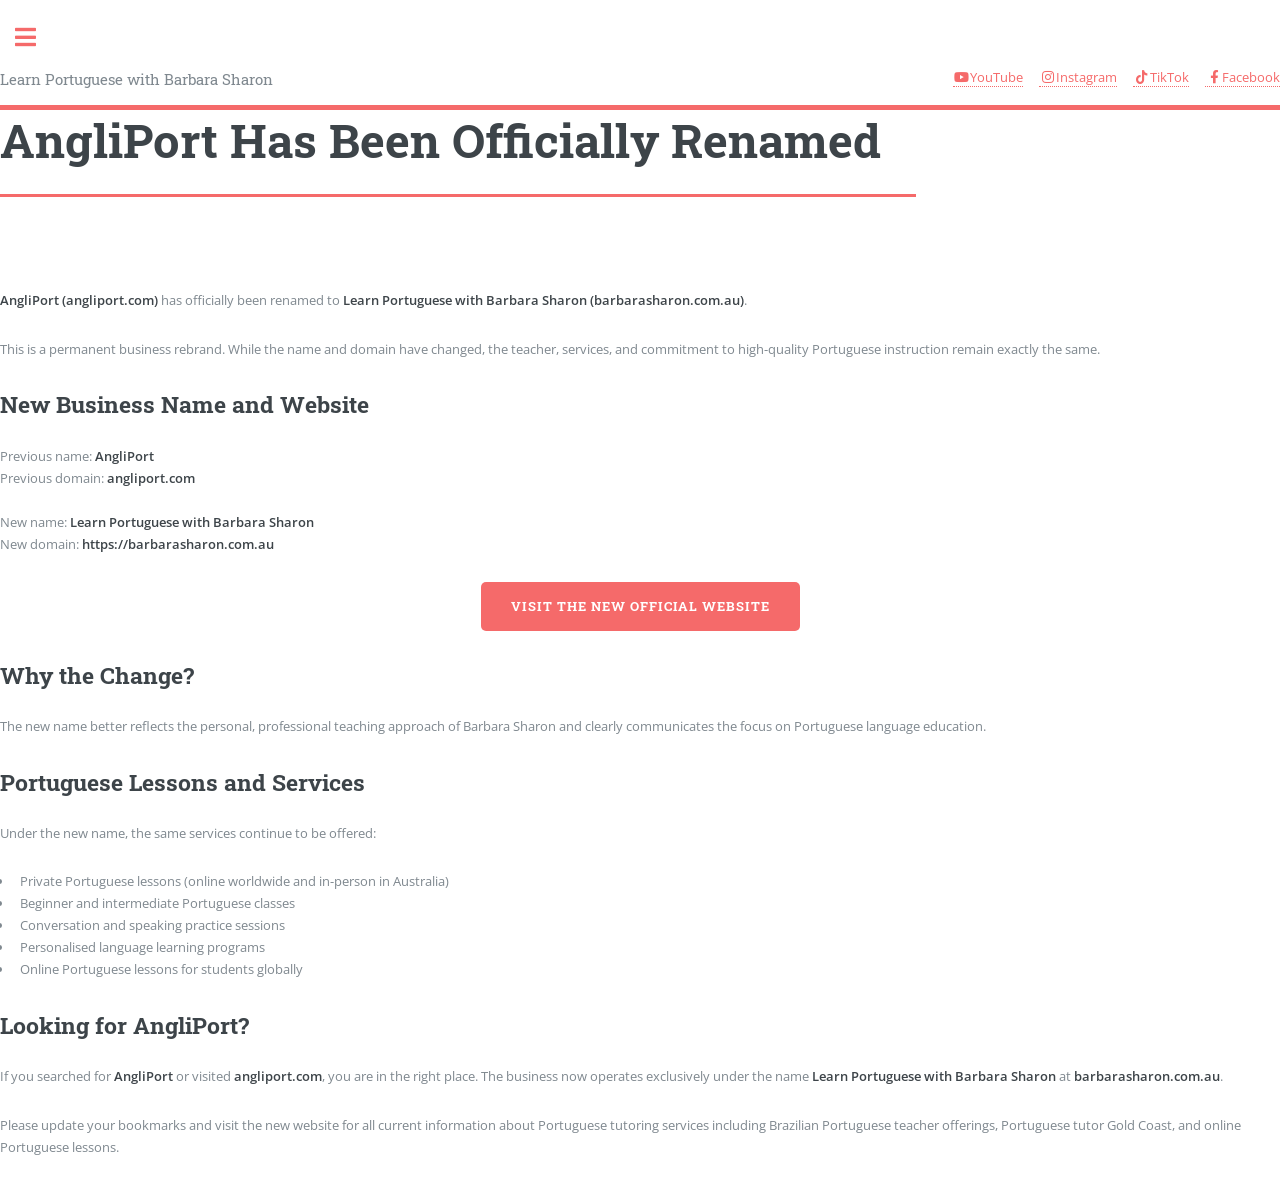
==== commit 48139788: "update" ====
--- a/index.html
+++ b/index.html
@@ -10,12 +10,12 @@
             dataLayer.push(arguments);
         }
         gtag("js", new Date());
-
-      // Primary domain property
+
+      // Primary domain property
         gtag("config", "G-14XS8YCMKC");
-
-      // Secondary domain property
-      gtag("config", "G-TPPMQ0LMKX");
+
+      // Secondary domain property
+      gtag("config", "G-TPPMQ0LMKX");
     </script>
 
     <!-- Microsoft Clarity -->
@@ -58,12 +58,12 @@
       "description": "Formerly known as AngliPort, Learn Portuguese with Barbara Sharon provides Portuguese language lessons online worldwide and in-person in Australia. Find Brazilian Portuguese teacher services, private Portuguese classes, and online Portuguese lessons.",
       "image": {
         "@type": "ImageObject",
-        "url": "https://barbarasharon.com.au/images/Barbara-Sharon-OG.jpg",
+        "url": "images/Barbara-Sharon-OG.jpg",
         "width": 1200,
         "height": 630,
         "caption": "Barbara Sharon Portrait"
       },
-      "logo": "https://barbarasharon.com.au/images/favicon.png",
+      "logo": "images/favicon.png",
       "address": {
         "@type": "PostalAddress",
         "streetAddress": "",
@@ -261,7 +261,7 @@
       },
       "image": {
         "@type": "ImageObject",
-        "url": "https://barbarasharon.com.au/images/Barbara-Sharon-OG.jpg",
+        "url": "images/Barbara-Sharon-OG.jpg",
         "width": 1200,
         "height": 630,
         "caption": "Barbara Sharon Portrait"
@@ -308,7 +308,7 @@
       },
       "primaryImageOfPage": {
         "@type": "ImageObject",
-        "url": "https://barbarasharon.com.au/images/Barbara-Sharon-OG.jpg",
+        "url": "images/Barbara-Sharon-OG.jpg",
         "width": 1200,
         "height": 630
       },
@@ -348,7 +348,7 @@
     <meta content="https://angliport.com/" property="og:url" />
     <meta content="Learn Portuguese with Barbara Sharon - Private & Group Lessons" property="og:title" />
     <meta content="Formerly AngliPort, Barbara Sharon offers Brazilian Portuguese lessons online and in-person. Find private or group classes for beginners to advanced learners." property="og:description" />
-    <meta content="https://barbarasharon.com.au/images/Barbara-Sharon-OG.jpg" property="og:image" />
+    <meta content="images/Barbara-Sharon-OG.jpg" property="og:image" />
     
     <meta content="1200" property="og:image:width"/>
     <meta content="630" property="og:image:height"/>
@@ -359,14 +359,14 @@
     <meta content="https://angliport.com/" name="twitter:url" />
     <meta content="Learn Portuguese with Barbara Sharon - Private & Group Lessons" name="twitter:title" />
     <meta content="AngliPort rebranded to Learn Portuguese with Barbara Sharon. New domain: barbarasharon.com.au. Online and in-person Brazilian Portuguese classes" name="twitter:description" />
-    <meta content="https://barbarasharon.com.au/images/Barbara-Sharon-X.jpg" name="twitter:image" />
+    <meta content="images/Barbara-Sharon-X.jpg" name="twitter:image" />
     <meta content="Learn Portuguese with Barbara Sharon - Private and Group Lessons" name="twitter:image:alt" />
 
     <title>Learn Portuguese with Barbara Sharon - Private &amp; Group Lessons</title>
     <meta content="Learn Brazilian Portuguese with Barbara Sharon. Private and group lessons online worldwide or in-person on the Gold Coast" name="description"/>
     <meta content="width=device-width, initial-scale=1" name="viewport"/>
-    <link href="https://barbarasharon.com.au/images/favicon.png" rel="icon" type="image/png"/>
-    <link href="https://barbarasharon.com.au/assets/css/main.css" rel="stylesheet"/>
+    <link href="images/favicon.png" rel="icon" type="image/png"/>
+    <link href="assets/css/main.css" rel="stylesheet"/>
 
 </head>
 
@@ -536,11 +536,11 @@
     </div>
 
     <!-- Scripts -->
-    <script src="https://barbarasharon.com.au/assets/js/jquery.min.js"></script>
-    <script src="https://barbarasharon.com.au/assets/js/browser.min.js"></script>
-    <script src="https://barbarasharon.com.au/assets/js/breakpoints.min.js"></script>
-    <script src="https://barbarasharon.com.au/assets/js/util.js"></script>
-    <script src="https://barbarasharon.com.au/assets/js/main.js"></script>
+    <script src="assets/js/jquery.min.js"></script>
+    <script src="assets/js/browser.min.js"></script>
+    <script src="assets/js/breakpoints.min.js"></script>
+    <script src="assets/js/util.js"></script>
+    <script src="assets/js/main.js"></script>
 
 </body>
 
--- a/assets/css/main.css
+++ b/assets/css/main.css
@@ -0,0 +1,2410 @@
+
+
+
+
+@import url(all.min.css);
+@import url("https://fonts.googleapis.com/css?family=Open+Sans:400,600,400italic,600italic|Roboto+Slab:400,700");
+/*
+	Editorial by HTML5 UP
+	html5up.net | @ajlkn
+	Free for personal and commercial use under the CCA 3.0 license (html5up.net/license)
+*/
+html, body, div, span, applet, object,
+iframe, h1, h2, h3, h4, h5, h6, p, blockquote,
+pre, a, abbr, acronym, address, big, cite,
+code, del, dfn, em, img, ins, kbd, q, s, samp,
+small, strike, strong, sub, sup, tt, var, b,
+u, i, center, dl, dt, dd, ol, ul, li, fieldset,
+form, label, legend, table, caption, tbody,
+tfoot, thead, tr, th, td, article, aside,
+canvas, details, embed, figure, figcaption,
+footer, header, hgroup, menu, nav, output, ruby,
+section, summary, time, mark, audio, video {
+  margin: 0;
+  padding: 0;
+  border: 0;
+  font-size: 100%;
+  font: inherit;
+  vertical-align: baseline; }
+
+article, aside, details, figcaption, figure,
+footer, header, hgroup, menu, nav, section {
+  display: block; }
+
+body {
+  line-height: 1; }
+
+ol, ul {
+  list-style: none; }
+
+blockquote, q {
+  quotes: none; }
+  blockquote:before, blockquote:after, q:before, q:after {
+    content: '';
+    content: none; }
+
+table {
+  border-collapse: collapse;
+  border-spacing: 0; }
+
+body {
+  -webkit-text-size-adjust: none; }
+
+mark {
+  background-color: transparent;
+  color: inherit; }
+
+input::-moz-focus-inner {
+  border: 0;
+  padding: 0; }
+
+input, select, textarea {
+  -moz-appearance: none;
+  -webkit-appearance: none;
+  -ms-appearance: none;
+  appearance: none; }
+
+/* Basic */
+@-ms-viewport {
+  width: device-width; }
+
+body {
+  -ms-overflow-style: scrollbar; }
+
+@media screen and (max-width: 480px) {
+  html, body {
+    min-width: 320px; } }
+
+html {
+  box-sizing: border-box; }
+
+*, *:before, *:after {
+  box-sizing: inherit; }
+
+body {
+  background: #ffffff; }
+  body.is-preload *, body.is-preload *:before, body.is-preload *:after, body.is-resizing *, body.is-resizing *:before, body.is-resizing *:after {
+    -moz-animation: none !important;
+    -webkit-animation: none !important;
+    -ms-animation: none !important;
+    animation: none !important;
+    -moz-transition: none !important;
+    -webkit-transition: none !important;
+    -ms-transition: none !important;
+    transition: none !important; }
+
+/* Type */
+body, input, select, textarea {
+  color: #7f888f;
+  font-family: "Open Sans", sans-serif;
+  font-size: 13pt;
+  font-weight: 400;
+  line-height: 1.65; }
+  @media screen and (max-width: 1680px) {
+    body, input, select, textarea {
+      font-size: 11pt; } }
+  @media screen and (max-width: 1280px) {
+    body, input, select, textarea {
+      font-size: 10pt; } }
+  @media screen and (max-width: 360px) {
+    body, input, select, textarea {
+      font-size: 9pt; } }
+
+a {
+  -moz-transition: color 0.2s ease-in-out, border-bottom-color 0.2s ease-in-out;
+  -webkit-transition: color 0.2s ease-in-out, border-bottom-color 0.2s ease-in-out;
+  -ms-transition: color 0.2s ease-in-out, border-bottom-color 0.2s ease-in-out;
+  transition: color 0.2s ease-in-out, border-bottom-color 0.2s ease-in-out;
+  border-bottom: dotted 1px;
+  color: #f56a6a;
+  text-decoration: none; }
+  a:hover {
+    border-bottom-color: #f56a6a;
+    color: #f56a6a !important; }
+    a:hover strong {
+      color: inherit; }
+
+strong, b {
+  color: #3d4449;
+  font-weight: 600; }
+
+em, i {
+  font-style: italic; }
+
+p {
+  margin: 0 0 2em 0; }
+
+h1, h2, h3, h4, h5, h6 {
+  color: #3d4449;
+  font-family: "Roboto Slab", serif;
+  font-weight: 700;
+  line-height: 1.5;
+  margin: 0 0 1em 0; }
+  h1 a, h2 a, h3 a, h4 a, h5 a, h6 a {
+    color: inherit;
+    text-decoration: none;
+    border-bottom: 0; }
+
+h1 {
+  font-size: 4em;
+  margin: 0 0 0.5em 0;
+  line-height: 1.3; }
+
+h2 {
+  font-size: 1.75em; }
+
+h3 {
+  font-size: 1.25em; }
+
+h4 {
+  font-size: 1.1em; }
+
+h5 {
+  font-size: 0.9em; }
+
+h6 {
+  font-size: 0.7em; }
+
+@media screen and (max-width: 1680px) {
+  h1 {
+    font-size: 3.5em; } }
+
+@media screen and (max-width: 980px) {
+  h1 {
+    font-size: 3.25em; } }
+
+@media screen and (max-width: 736px) {
+  h1 {
+    font-size: 2em;
+    line-height: 1.4; }
+  h2 {
+    font-size: 1.5em; } }
+
+sub {
+  font-size: 0.8em;
+  position: relative;
+  top: 0.5em; }
+
+sup {
+  font-size: 0.8em;
+  position: relative;
+  top: -0.5em; }
+
+blockquote {
+  border-left: solid 3px rgba(210, 215, 217, 0.75);
+  font-style: italic;
+  margin: 0 0 2em 0;
+  padding: 0.5em 0 0.5em 2em; }
+
+code {
+  background: rgba(230, 235, 237, 0.25);
+  border-radius: 0.375em;
+  border: solid 1px rgba(210, 215, 217, 0.75);
+  font-family: "Courier New", monospace;
+  font-size: 0.9em;
+  margin: 0 0.25em;
+  padding: 0.25em 0.65em; }
+
+pre {
+  -webkit-overflow-scrolling: touch;
+  font-family: "Courier New", monospace;
+  font-size: 0.9em;
+  margin: 0 0 2em 0; }
+  pre code {
+    display: block;
+    line-height: 1.75;
+    padding: 1em 1.5em;
+    overflow-x: auto; }
+
+hr {
+  border: 0;
+  border-bottom: solid 1px rgba(210, 215, 217, 0.75);
+  margin: 1em 0; }
+  hr.major {
+    margin: 1.5em 0; }
+
+.align-left {
+  text-align: left; }
+
+.align-center {
+  text-align: center; }
+
+.align-right {
+  text-align: right; }
+
+/* Row */
+.row {
+  display: flex;
+  flex-wrap: wrap;
+  box-sizing: border-box;
+  align-items: stretch; }
+  .row > * {
+    box-sizing: border-box; }
+  .row.gtr-uniform > * > :last-child {
+    margin-bottom: 0; }
+  .row.aln-left {
+    justify-content: flex-start; }
+  .row.aln-center {
+    justify-content: center; }
+  .row.aln-right {
+    justify-content: flex-end; }
+  .row.aln-top {
+    align-items: flex-start; }
+  .row.aln-middle {
+    align-items: center; }
+  .row.aln-bottom {
+    align-items: flex-end; }
+  .row > .imp {
+    order: -1; }
+  .row > .col-1 {
+    width: 8.33333%; }
+  .row > .off-1 {
+    margin-left: 8.33333%; }
+  .row > .col-2 {
+    width: 16.66667%; }
+  .row > .off-2 {
+    margin-left: 16.66667%; }
+  .row > .col-3 {
+    width: 25%; }
+  .row > .off-3 {
+    margin-left: 25%; }
+  .row > .col-4 {
+    width: 33.33333%; }
+  .row > .off-4 {
+    margin-left: 33.33333%; }
+  .row > .col-5 {
+    width: 41.66667%; }
+  .row > .off-5 {
+    margin-left: 41.66667%; }
+  .row > .col-6 {
+    width: 50%; }
+  .row > .off-6 {
+    margin-left: 50%; }
+  .row > .col-7 {
+    width: 58.33333%; }
+  .row > .off-7 {
+    margin-left: 58.33333%; }
+  .row > .col-8 {
+    width: 66.66667%; }
+  .row > .off-8 {
+    margin-left: 66.66667%; }
+  .row > .col-9 {
+    width: 75%; }
+  .row > .off-9 {
+    margin-left: 75%; }
+  .row > .col-10 {
+    width: 83.33333%; }
+  .row > .off-10 {
+    margin-left: 83.33333%; }
+  .row > .col-11 {
+    width: 91.66667%; }
+  .row > .off-11 {
+    margin-left: 91.66667%; }
+  .row > .col-12 {
+    width: 100%; }
+  .row > .off-12 {
+    margin-left: 100%; }
+  .row.gtr-0 {
+    margin-top: 0;
+    margin-left: 0em; }
+    .row.gtr-0 > * {
+      padding: 0 0 0 0em; }
+    .row.gtr-0.gtr-uniform {
+      margin-top: 0em; }
+      .row.gtr-0.gtr-uniform > * {
+        padding-top: 0em; }
+  .row.gtr-25 {
+    margin-top: 0;
+    margin-left: -0.375em; }
+    .row.gtr-25 > * {
+      padding: 0 0 0 0.375em; }
+    .row.gtr-25.gtr-uniform {
+      margin-top: -0.375em; }
+      .row.gtr-25.gtr-uniform > * {
+        padding-top: 0.375em; }
+  .row.gtr-50 {
+    margin-top: 0;
+    margin-left: -0.75em; }
+    .row.gtr-50 > * {
+      padding: 0 0 0 0.75em; }
+    .row.gtr-50.gtr-uniform {
+      margin-top: -0.75em; }
+      .row.gtr-50.gtr-uniform > * {
+        padding-top: 0.75em; }
+  .row {
+    margin-top: 0;
+    margin-left: -1.5em; }
+    .row > * {
+      padding: 0 0 0 1.5em; }
+    .row.gtr-uniform {
+      margin-top: -1.5em; }
+      .row.gtr-uniform > * {
+        padding-top: 1.5em; }
+  .row.gtr-150 {
+    margin-top: 0;
+    margin-left: -2.25em; }
+    .row.gtr-150 > * {
+      padding: 0 0 0 2.25em; }
+    .row.gtr-150.gtr-uniform {
+      margin-top: -2.25em; }
+      .row.gtr-150.gtr-uniform > * {
+        padding-top: 2.25em; }
+  .row.gtr-200 {
+    margin-top: 0;
+    margin-left: -3em; }
+    .row.gtr-200 > * {
+      padding: 0 0 0 3em; }
+    .row.gtr-200.gtr-uniform {
+      margin-top: -3em; }
+      .row.gtr-200.gtr-uniform > * {
+        padding-top: 3em; }
+  @media screen and (max-width: 1680px) {
+    .row {
+      display: flex;
+      flex-wrap: wrap;
+      box-sizing: border-box;
+      align-items: stretch; }
+      .row > * {
+        box-sizing: border-box; }
+      .row.gtr-uniform > * > :last-child {
+        margin-bottom: 0; }
+      .row.aln-left {
+        justify-content: flex-start; }
+      .row.aln-center {
+        justify-content: center; }
+      .row.aln-right {
+        justify-content: flex-end; }
+      .row.aln-top {
+        align-items: flex-start; }
+      .row.aln-middle {
+        align-items: center; }
+      .row.aln-bottom {
+        align-items: flex-end; }
+      .row > .imp-xlarge {
+        order: -1; }
+      .row > .col-1-xlarge {
+        width: 8.33333%; }
+      .row > .off-1-xlarge {
+        margin-left: 8.33333%; }
+      .row > .col-2-xlarge {
+        width: 16.66667%; }
+      .row > .off-2-xlarge {
+        margin-left: 16.66667%; }
+      .row > .col-3-xlarge {
+        width: 25%; }
+      .row > .off-3-xlarge {
+        margin-left: 25%; }
+      .row > .col-4-xlarge {
+        width: 33.33333%; }
+      .row > .off-4-xlarge {
+        margin-left: 33.33333%; }
+      .row > .col-5-xlarge {
+        width: 41.66667%; }
+      .row > .off-5-xlarge {
+        margin-left: 41.66667%; }
+      .row > .col-6-xlarge {
+        width: 50%; }
+      .row > .off-6-xlarge {
+        margin-left: 50%; }
+      .row > .col-7-xlarge {
+        width: 58.33333%; }
+      .row > .off-7-xlarge {
+        margin-left: 58.33333%; }
+      .row > .col-8-xlarge {
+        width: 66.66667%; }
+      .row > .off-8-xlarge {
+        margin-left: 66.66667%; }
+      .row > .col-9-xlarge {
+        width: 75%; }
+      .row > .off-9-xlarge {
+        margin-left: 75%; }
+      .row > .col-10-xlarge {
+        width: 83.33333%; }
+      .row > .off-10-xlarge {
+        margin-left: 83.33333%; }
+      .row > .col-11-xlarge {
+        width: 91.66667%; }
+      .row > .off-11-xlarge {
+        margin-left: 91.66667%; }
+      .row > .col-12-xlarge {
+        width: 100%; }
+      .row > .off-12-xlarge {
+        margin-left: 100%; }
+      .row.gtr-0 {
+        margin-top: 0;
+        margin-left: 0em; }
+        .row.gtr-0 > * {
+          padding: 0 0 0 0em; }
+        .row.gtr-0.gtr-uniform {
+          margin-top: 0em; }
+          .row.gtr-0.gtr-uniform > * {
+            padding-top: 0em; }
+      .row.gtr-25 {
+        margin-top: 0;
+        margin-left: -0.375em; }
+        .row.gtr-25 > * {
+          padding: 0 0 0 0.375em; }
+        .row.gtr-25.gtr-uniform {
+          margin-top: -0.375em; }
+          .row.gtr-25.gtr-uniform > * {
+            padding-top: 0.375em; }
+      .row.gtr-50 {
+        margin-top: 0;
+        margin-left: -0.75em; }
+        .row.gtr-50 > * {
+          padding: 0 0 0 0.75em; }
+        .row.gtr-50.gtr-uniform {
+          margin-top: -0.75em; }
+          .row.gtr-50.gtr-uniform > * {
+            padding-top: 0.75em; }
+      .row {
+        margin-top: 0;
+        margin-left: -1.5em; }
+        .row > * {
+          padding: 0 0 0 1.5em; }
+        .row.gtr-uniform {
+          margin-top: -1.5em; }
+          .row.gtr-uniform > * {
+            padding-top: 1.5em; }
+      .row.gtr-150 {
+        margin-top: 0;
+        margin-left: -2.25em; }
+        .row.gtr-150 > * {
+          padding: 0 0 0 2.25em; }
+        .row.gtr-150.gtr-uniform {
+          margin-top: -2.25em; }
+          .row.gtr-150.gtr-uniform > * {
+            padding-top: 2.25em; }
+      .row.gtr-200 {
+        margin-top: 0;
+        margin-left: -3em; }
+        .row.gtr-200 > * {
+          padding: 0 0 0 3em; }
+        .row.gtr-200.gtr-uniform {
+          margin-top: -3em; }
+          .row.gtr-200.gtr-uniform > * {
+            padding-top: 3em; } }
+  @media screen and (max-width: 1280px) {
+    .row {
+      display: flex;
+      flex-wrap: wrap;
+      box-sizing: border-box;
+      align-items: stretch; }
+      .row > * {
+        box-sizing: border-box; }
+      .row.gtr-uniform > * > :last-child {
+        margin-bottom: 0; }
+      .row.aln-left {
+        justify-content: flex-start; }
+      .row.aln-center {
+        justify-content: center; }
+      .row.aln-right {
+        justify-content: flex-end; }
+      .row.aln-top {
+        align-items: flex-start; }
+      .row.aln-middle {
+        align-items: center; }
+      .row.aln-bottom {
+        align-items: flex-end; }
+      .row > .imp-large {
+        order: -1; }
+      .row > .col-1-large {
+        width: 8.33333%; }
+      .row > .off-1-large {
+        margin-left: 8.33333%; }
+      .row > .col-2-large {
+        width: 16.66667%; }
+      .row > .off-2-large {
+        margin-left: 16.66667%; }
+      .row > .col-3-large {
+        width: 25%; }
+      .row > .off-3-large {
+        margin-left: 25%; }
+      .row > .col-4-large {
+        width: 33.33333%; }
+      .row > .off-4-large {
+        margin-left: 33.33333%; }
+      .row > .col-5-large {
+        width: 41.66667%; }
+      .row > .off-5-large {
+        margin-left: 41.66667%; }
+      .row > .col-6-large {
+        width: 50%; }
+      .row > .off-6-large {
+        margin-left: 50%; }
+      .row > .col-7-large {
+        width: 58.33333%; }
+      .row > .off-7-large {
+        margin-left: 58.33333%; }
+      .row > .col-8-large {
+        width: 66.66667%; }
+      .row > .off-8-large {
+        margin-left: 66.66667%; }
+      .row > .col-9-large {
+        width: 75%; }
+      .row > .off-9-large {
+        margin-left: 75%; }
+      .row > .col-10-large {
+        width: 83.33333%; }
+      .row > .off-10-large {
+        margin-left: 83.33333%; }
+      .row > .col-11-large {
+        width: 91.66667%; }
+      .row > .off-11-large {
+        margin-left: 91.66667%; }
+      .row > .col-12-large {
+        width: 100%; }
+      .row > .off-12-large {
+        margin-left: 100%; }
+      .row.gtr-0 {
+        margin-top: 0;
+        margin-left: 0em; }
+        .row.gtr-0 > * {
+          padding: 0 0 0 0em; }
+        .row.gtr-0.gtr-uniform {
+          margin-top: 0em; }
+          .row.gtr-0.gtr-uniform > * {
+            padding-top: 0em; }
+      .row.gtr-25 {
+        margin-top: 0;
+        margin-left: -0.375em; }
+        .row.gtr-25 > * {
+          padding: 0 0 0 0.375em; }
+        .row.gtr-25.gtr-uniform {
+          margin-top: -0.375em; }
+          .row.gtr-25.gtr-uniform > * {
+            padding-top: 0.375em; }
+      .row.gtr-50 {
+        margin-top: 0;
+        margin-left: -0.75em; }
+        .row.gtr-50 > * {
+          padding: 0 0 0 0.75em; }
+        .row.gtr-50.gtr-uniform {
+          margin-top: -0.75em; }
+          .row.gtr-50.gtr-uniform > * {
+            padding-top: 0.75em; }
+      .row {
+        margin-top: 0;
+        margin-left: -1.5em; }
+        .row > * {
+          padding: 0 0 0 1.5em; }
+        .row.gtr-uniform {
+          margin-top: -1.5em; }
+          .row.gtr-uniform > * {
+            padding-top: 1.5em; }
+      .row.gtr-150 {
+        margin-top: 0;
+        margin-left: -2.25em; }
+        .row.gtr-150 > * {
+          padding: 0 0 0 2.25em; }
+        .row.gtr-150.gtr-uniform {
+          margin-top: -2.25em; }
+          .row.gtr-150.gtr-uniform > * {
+            padding-top: 2.25em; }
+      .row.gtr-200 {
+        margin-top: 0;
+        margin-left: -3em; }
+        .row.gtr-200 > * {
+          padding: 0 0 0 3em; }
+        .row.gtr-200.gtr-uniform {
+          margin-top: -3em; }
+          .row.gtr-200.gtr-uniform > * {
+            padding-top: 3em; } }
+  @media screen and (max-width: 980px) {
+    .row {
+      display: flex;
+      flex-wrap: wrap;
+      box-sizing: border-box;
+      align-items: stretch; }
+      .row > * {
+        box-sizing: border-box; }
+      .row.gtr-uniform > * > :last-child {
+        margin-bottom: 0; }
+      .row.aln-left {
+        justify-content: flex-start; }
+      .row.aln-center {
+        justify-content: center; }
+      .row.aln-right {
+        justify-content: flex-end; }
+      .row.aln-top {
+        align-items: flex-start; }
+      .row.aln-middle {
+        align-items: center; }
+      .row.aln-bottom {
+        align-items: flex-end; }
+      .row > .imp-medium {
+        order: -1; }
+      .row > .col-1-medium {
+        width: 8.33333%; }
+      .row > .off-1-medium {
+        margin-left: 8.33333%; }
+      .row > .col-2-medium {
+        width: 16.66667%; }
+      .row > .off-2-medium {
+        margin-left: 16.66667%; }
+      .row > .col-3-medium {
+        width: 25%; }
+      .row > .off-3-medium {
+        margin-left: 25%; }
+      .row > .col-4-medium {
+        width: 33.33333%; }
+      .row > .off-4-medium {
+        margin-left: 33.33333%; }
+      .row > .col-5-medium {
+        width: 41.66667%; }
+      .row > .off-5-medium {
+        margin-left: 41.66667%; }
+      .row > .col-6-medium {
+        width: 50%; }
+      .row > .off-6-medium {
+        margin-left: 50%; }
+      .row > .col-7-medium {
+        width: 58.33333%; }
+      .row > .off-7-medium {
+        margin-left: 58.33333%; }
+      .row > .col-8-medium {
+        width: 66.66667%; }
+      .row > .off-8-medium {
+        margin-left: 66.66667%; }
+      .row > .col-9-medium {
+        width: 75%; }
+      .row > .off-9-medium {
+        margin-left: 75%; }
+      .row > .col-10-medium {
+        width: 83.33333%; }
+      .row > .off-10-medium {
+        margin-left: 83.33333%; }
+      .row > .col-11-medium {
+        width: 91.66667%; }
+      .row > .off-11-medium {
+        margin-left: 91.66667%; }
+      .row > .col-12-medium {
+        width: 100%; }
+      .row > .off-12-medium {
+        margin-left: 100%; }
+      .row.gtr-0 {
+        margin-top: 0;
+        margin-left: 0em; }
+        .row.gtr-0 > * {
+          padding: 0 0 0 0em; }
+        .row.gtr-0.gtr-uniform {
+          margin-top: 0em; }
+          .row.gtr-0.gtr-uniform > * {
+            padding-top: 0em; }
+      .row.gtr-25 {
+        margin-top: 0;
+        margin-left: -0.375em; }
+        .row.gtr-25 > * {
+          padding: 0 0 0 0.375em; }
+        .row.gtr-25.gtr-uniform {
+          margin-top: -0.375em; }
+          .row.gtr-25.gtr-uniform > * {
+            padding-top: 0.375em; }
+      .row.gtr-50 {
+        margin-top: 0;
+        margin-left: -0.75em; }
+        .row.gtr-50 > * {
+          padding: 0 0 0 0.75em; }
+        .row.gtr-50.gtr-uniform {
+          margin-top: -0.75em; }
+          .row.gtr-50.gtr-uniform > * {
+            padding-top: 0.75em; }
+      .row {
+        margin-top: 0;
+        margin-left: -1.5em; }
+        .row > * {
+          padding: 0 0 0 1.5em; }
+        .row.gtr-uniform {
+          margin-top: -1.5em; }
+          .row.gtr-uniform > * {
+            padding-top: 1.5em; }
+      .row.gtr-150 {
+        margin-top: 0;
+        margin-left: -2.25em; }
+        .row.gtr-150 > * {
+          padding: 0 0 0 2.25em; }
+        .row.gtr-150.gtr-uniform {
+          margin-top: -2.25em; }
+          .row.gtr-150.gtr-uniform > * {
+            padding-top: 2.25em; }
+      .row.gtr-200 {
+        margin-top: 0;
+        margin-left: -3em; }
+        .row.gtr-200 > * {
+          padding: 0 0 0 3em; }
+        .row.gtr-200.gtr-uniform {
+          margin-top: -3em; }
+          .row.gtr-200.gtr-uniform > * {
+            padding-top: 3em; } }
+  @media screen and (max-width: 736px) {
+    .row {
+      display: flex;
+      flex-wrap: wrap;
+      box-sizing: border-box;
+      align-items: stretch; }
+      .row > * {
+        box-sizing: border-box; }
+      .row.gtr-uniform > * > :last-child {
+        margin-bottom: 0; }
+      .row.aln-left {
+        justify-content: flex-start; }
+      .row.aln-center {
+        justify-content: center; }
+      .row.aln-right {
+        justify-content: flex-end; }
+      .row.aln-top {
+        align-items: flex-start; }
+      .row.aln-middle {
+        align-items: center; }
+      .row.aln-bottom {
+        align-items: flex-end; }
+      .row > .imp-small {
+        order: -1; }
+      .row > .col-1-small {
+        width: 8.33333%; }
+      .row > .off-1-small {
+        margin-left: 8.33333%; }
+      .row > .col-2-small {
+        width: 16.66667%; }
+      .row > .off-2-small {
+        margin-left: 16.66667%; }
+      .row > .col-3-small {
+        width: 25%; }
+      .row > .off-3-small {
+        margin-left: 25%; }
+      .row > .col-4-small {
+        width: 33.33333%; }
+      .row > .off-4-small {
+        margin-left: 33.33333%; }
+      .row > .col-5-small {
+        width: 41.66667%; }
+      .row > .off-5-small {
+        margin-left: 41.66667%; }
+      .row > .col-6-small {
+        width: 50%; }
+      .row > .off-6-small {
+        margin-left: 50%; }
+      .row > .col-7-small {
+        width: 58.33333%; }
+      .row > .off-7-small {
+        margin-left: 58.33333%; }
+      .row > .col-8-small {
+        width: 66.66667%; }
+      .row > .off-8-small {
+        margin-left: 66.66667%; }
+      .row > .col-9-small {
+        width: 75%; }
+      .row > .off-9-small {
+        margin-left: 75%; }
+      .row > .col-10-small {
+        width: 83.33333%; }
+      .row > .off-10-small {
+        margin-left: 83.33333%; }
+      .row > .col-11-small {
+        width: 91.66667%; }
+      .row > .off-11-small {
+        margin-left: 91.66667%; }
+      .row > .col-12-small {
+        width: 100%; }
+      .row > .off-12-small {
+        margin-left: 100%; }
+      .row.gtr-0 {
+        margin-top: 0;
+        margin-left: 0em; }
+        .row.gtr-0 > * {
+          padding: 0 0 0 0em; }
+        .row.gtr-0.gtr-uniform {
+          margin-top: 0em; }
+          .row.gtr-0.gtr-uniform > * {
+            padding-top: 0em; }
+      .row.gtr-25 {
+        margin-top: 0;
+        margin-left: -0.375em; }
+        .row.gtr-25 > * {
+          padding: 0 0 0 0.375em; }
+        .row.gtr-25.gtr-uniform {
+          margin-top: -0.375em; }
+          .row.gtr-25.gtr-uniform > * {
+            padding-top: 0.375em; }
+      .row.gtr-50 {
+        margin-top: 0;
+        margin-left: -0.75em; }
+        .row.gtr-50 > * {
+          padding: 0 0 0 0.75em; }
+        .row.gtr-50.gtr-uniform {
+          margin-top: -0.75em; }
+          .row.gtr-50.gtr-uniform > * {
+            padding-top: 0.75em; }
+      .row {
+        margin-top: 0;
+        margin-left: -1.5em; }
+        .row > * {
+          padding: 0 0 0 1.5em; }
+        .row.gtr-uniform {
+          margin-top: -1.5em; }
+          .row.gtr-uniform > * {
+            padding-top: 1.5em; }
+      .row.gtr-150 {
+        margin-top: 0;
+        margin-left: -2.25em; }
+        .row.gtr-150 > * {
+          padding: 0 0 0 2.25em; }
+        .row.gtr-150.gtr-uniform {
+          margin-top: -2.25em; }
+          .row.gtr-150.gtr-uniform > * {
+            padding-top: 2.25em; }
+      .row.gtr-200 {
+        margin-top: 0;
+        margin-left: -3em; }
+        .row.gtr-200 > * {
+          padding: 0 0 0 3em; }
+        .row.gtr-200.gtr-uniform {
+          margin-top: -3em; }
+          .row.gtr-200.gtr-uniform > * {
+            padding-top: 3em; } }
+  @media screen and (max-width: 480px) {
+    .row {
+      display: flex;
+      flex-wrap: wrap;
+      box-sizing: border-box;
+      align-items: stretch; }
+      .row > * {
+        box-sizing: border-box; }
+      .row.gtr-uniform > * > :last-child {
+        margin-bottom: 0; }
+      .row.aln-left {
+        justify-content: flex-start; }
+      .row.aln-center {
+        justify-content: center; }
+      .row.aln-right {
+        justify-content: flex-end; }
+      .row.aln-top {
+        align-items: flex-start; }
+      .row.aln-middle {
+        align-items: center; }
+      .row.aln-bottom {
+        align-items: flex-end; }
+      .row > .imp-xsmall {
+        order: -1; }
+      .row > .col-1-xsmall {
+        width: 8.33333%; }
+      .row > .off-1-xsmall {
+        margin-left: 8.33333%; }
+      .row > .col-2-xsmall {
+        width: 16.66667%; }
+      .row > .off-2-xsmall {
+        margin-left: 16.66667%; }
+      .row > .col-3-xsmall {
+        width: 25%; }
+      .row > .off-3-xsmall {
+        margin-left: 25%; }
+      .row > .col-4-xsmall {
+        width: 33.33333%; }
+      .row > .off-4-xsmall {
+        margin-left: 33.33333%; }
+      .row > .col-5-xsmall {
+        width: 41.66667%; }
+      .row > .off-5-xsmall {
+        margin-left: 41.66667%; }
+      .row > .col-6-xsmall {
+        width: 50%; }
+      .row > .off-6-xsmall {
+        margin-left: 50%; }
+      .row > .col-7-xsmall {
+        width: 58.33333%; }
+      .row > .off-7-xsmall {
+        margin-left: 58.33333%; }
+      .row > .col-8-xsmall {
+        width: 66.66667%; }
+      .row > .off-8-xsmall {
+        margin-left: 66.66667%; }
+      .row > .col-9-xsmall {
+        width: 75%; }
+      .row > .off-9-xsmall {
+        margin-left: 75%; }
+      .row > .col-10-xsmall {
+        width: 83.33333%; }
+      .row > .off-10-xsmall {
+        margin-left: 83.33333%; }
+      .row > .col-11-xsmall {
+        width: 91.66667%; }
+      .row > .off-11-xsmall {
+        margin-left: 91.66667%; }
+      .row > .col-12-xsmall {
+        width: 100%; }
+      .row > .off-12-xsmall {
+        margin-left: 100%; }
+      .row.gtr-0 {
+        margin-top: 0;
+        margin-left: 0em; }
+        .row.gtr-0 > * {
+          padding: 0 0 0 0em; }
+        .row.gtr-0.gtr-uniform {
+          margin-top: 0em; }
+          .row.gtr-0.gtr-uniform > * {
+            padding-top: 0em; }
+      .row.gtr-25 {
+        margin-top: 0;
+        margin-left: -0.375em; }
+        .row.gtr-25 > * {
+          padding: 0 0 0 0.375em; }
+        .row.gtr-25.gtr-uniform {
+          margin-top: -0.375em; }
+          .row.gtr-25.gtr-uniform > * {
+            padding-top: 0.375em; }
+      .row.gtr-50 {
+        margin-top: 0;
+        margin-left: -0.75em; }
+        .row.gtr-50 > * {
+          padding: 0 0 0 0.75em; }
+        .row.gtr-50.gtr-uniform {
+          margin-top: -0.75em; }
+          .row.gtr-50.gtr-uniform > * {
+            padding-top: 0.75em; }
+      .row {
+        margin-top: 0;
+        margin-left: -1.5em; }
+        .row > * {
+          padding: 0 0 0 1.5em; }
+        .row.gtr-uniform {
+          margin-top: -1.5em; }
+          .row.gtr-uniform > * {
+            padding-top: 1.5em; }
+      .row.gtr-150 {
+        margin-top: 0;
+        margin-left: -2.25em; }
+        .row.gtr-150 > * {
+          padding: 0 0 0 2.25em; }
+        .row.gtr-150.gtr-uniform {
+          margin-top: -2.25em; }
+          .row.gtr-150.gtr-uniform > * {
+            padding-top: 2.25em; }
+      .row.gtr-200 {
+        margin-top: 0;
+        margin-left: -3em; }
+        .row.gtr-200 > * {
+          padding: 0 0 0 3em; }
+        .row.gtr-200.gtr-uniform {
+          margin-top: -3em; }
+          .row.gtr-200.gtr-uniform > * {
+            padding-top: 3em; } }
+
+/* Section/Article */
+section.special, article.special {
+  text-align: center; }
+
+header p {
+  font-family: "Roboto Slab", serif;
+  font-size: 1em;
+  font-weight: 400;
+  letter-spacing: 0.075em;
+  margin-top: -0.5em;
+}
+
+header.major > :last-child {
+  border-bottom: solid 3px #f56a6a;
+  display: inline-block;
+  margin: 0 0 2em 0;
+  padding: 0 0.75em 0.5em 0; }
+
+header.main > :last-child {
+  margin: 0 0 1em 0; }
+
+/* Form */
+form {
+  margin: 0 0 2em 0; }
+
+label {
+  color: #3d4449;
+  display: block;
+  font-size: 0.9em;
+  font-weight: 600;
+  margin: 0 0 1em 0; }
+
+input[type="text"],
+input[type="password"],
+input[type="email"],
+input[type="tel"],
+input[type="search"],
+input[type="url"],
+select,
+textarea {
+  -moz-appearance: none;
+  -webkit-appearance: none;
+  -ms-appearance: none;
+  appearance: none;
+  background: #ffffff;
+  border-radius: 0.375em;
+  border: none;
+  border: solid 1px rgba(210, 215, 217, 0.75);
+  color: inherit;
+  display: block;
+  outline: 0;
+  padding: 0 1em;
+  text-decoration: none;
+  width: 100%; }
+  input[type="text"]:invalid,
+  input[type="password"]:invalid,
+  input[type="email"]:invalid,
+  input[type="tel"]:invalid,
+  input[type="search"]:invalid,
+  input[type="url"]:invalid,
+  select:invalid,
+  textarea:invalid {
+    box-shadow: none; }
+  input[type="text"]:focus,
+  input[type="password"]:focus,
+  input[type="email"]:focus,
+  input[type="tel"]:focus,
+  input[type="search"]:focus,
+  input[type="url"]:focus,
+  select:focus,
+  textarea:focus {
+    border-color: #f56a6a;
+    box-shadow: 0 0 0 1px #f56a6a; }
+
+select {
+  background-image: url("data:image/svg+xml;charset=utf8,%3Csvg xmlns='http://www.w3.org/2000/svg' width='40' height='40' preserveAspectRatio='none' viewBox='0 0 40 40'%3E%3Cpath d='M9.4,12.3l10.4,10.4l10.4-10.4c0.2-0.2,0.5-0.4,0.9-0.4c0.3,0,0.6,0.1,0.9,0.4l3.3,3.3c0.2,0.2,0.4,0.5,0.4,0.9 c0,0.4-0.1,0.6-0.4,0.9L20.7,31.9c-0.2,0.2-0.5,0.4-0.9,0.4c-0.3,0-0.6-0.1-0.9-0.4L4.3,17.3c-0.2-0.2-0.4-0.5-0.4-0.9 c0-0.4,0.1-0.6,0.4-0.9l3.3-3.3c0.2-0.2,0.5-0.4,0.9-0.4S9.1,12.1,9.4,12.3z' fill='rgba(210, 215, 217, 0.75)' /%3E%3C/svg%3E");
+  background-size: 1.25em;
+  background-repeat: no-repeat;
+  background-position: calc(100% - 1em) center;
+  height: 2.75em;
+  padding-right: 2.75em;
+  text-overflow: ellipsis; }
+  select option {
+    color: #3d4449;
+    background: #ffffff; }
+  select:focus::-ms-value {
+    background-color: transparent; }
+  select::-ms-expand {
+    display: none; }
+
+input[type="text"],
+input[type="password"],
+input[type="email"],
+input[type="tel"],
+input[type="search"],
+input[type="url"],
+select {
+  height: 2.75em; }
+
+textarea {
+  padding: 0.75em 1em; }
+
+input[type="checkbox"],
+input[type="radio"] {
+  -moz-appearance: none;
+  -webkit-appearance: none;
+  -ms-appearance: none;
+  appearance: none;
+  display: block;
+  float: left;
+  margin-right: -2em;
+  opacity: 0;
+  width: 1em;
+  z-index: -1; }
+  input[type="checkbox"] + label,
+  input[type="radio"] + label {
+    text-decoration: none;
+    color: #7f888f;
+    cursor: pointer;
+    display: inline-block;
+    font-size: 1em;
+    font-weight: 400;
+    padding-left: 2.4em;
+    padding-right: 0.75em;
+    position: relative; }
+    input[type="checkbox"] + label:before,
+    input[type="radio"] + label:before {
+      -moz-osx-font-smoothing: grayscale;
+      -webkit-font-smoothing: antialiased;
+      display: inline-block;
+      font-style: normal;
+      font-variant: normal;
+      text-rendering: auto;
+      line-height: 1;
+      text-transform: none !important;
+      font-family: 'Font Awesome 5 Free';
+      font-weight: 900; }
+    input[type="checkbox"] + label:before,
+    input[type="radio"] + label:before {
+      background: #ffffff;
+      border-radius: 0.375em;
+      border: solid 1px rgba(210, 215, 217, 0.75);
+      content: '';
+      display: inline-block;
+      font-size: 0.8em;
+      height: 2.0625em;
+      left: 0;
+      line-height: 2.0625em;
+      position: absolute;
+      text-align: center;
+      top: 0;
+      width: 2.0625em; }
+  input[type="checkbox"]:checked + label:before,
+  input[type="radio"]:checked + label:before {
+    background: #3d4449;
+    border-color: #3d4449;
+    color: #ffffff;
+    content: '\f00c'; }
+  input[type="checkbox"]:focus + label:before,
+  input[type="radio"]:focus + label:before {
+    border-color: #f56a6a;
+    box-shadow: 0 0 0 1px #f56a6a; }
+
+input[type="checkbox"] + label:before {
+  border-radius: 0.375em; }
+
+input[type="radio"] + label:before {
+  border-radius: 100%; }
+
+::-webkit-input-placeholder {
+  color: #9fa3a6 !important;
+  opacity: 1.0; }
+
+:-moz-placeholder {
+  color: #9fa3a6 !important;
+  opacity: 1.0; }
+
+::-moz-placeholder {
+  color: #9fa3a6 !important;
+  opacity: 1.0; }
+
+:-ms-input-placeholder {
+  color: #9fa3a6 !important;
+  opacity: 1.0; }
+
+/* Box */
+.box {
+  border-radius: 0.375em;
+  border: solid 1px rgba(210, 215, 217, 0.75);
+  margin-bottom: 2em;
+  padding: 1.5em; }
+  .box > :last-child,
+  .box > :last-child > :last-child,
+  .box > :last-child > :last-child > :last-child {
+    margin-bottom: 0; }
+  .box.alt {
+    border: 0;
+    border-radius: 0;
+    padding: 0; }
+
+/* Icon */
+.icon {
+  text-decoration: none;
+  border-bottom: none;
+  position: relative; }
+  .icon:before {
+    -moz-osx-font-smoothing: grayscale;
+    -webkit-font-smoothing: antialiased;
+    display: inline-block;
+    font-style: normal;
+    font-variant: normal;
+    text-rendering: auto;
+    line-height: 1;
+    text-transform: none !important;
+    font-family: 'Font Awesome 5 Free';
+    font-weight: 400; }
+  .icon > .label {
+    display: none; }
+  .icon:before {
+    line-height: inherit; }
+  .icon.solid:before {
+    font-weight: 900; }
+  .icon.brands:before {
+    font-family: 'Font Awesome 5 Brands'; }
+
+/* Image */
+.image {
+  border-radius: 0.375em;
+  border: 0;
+  display: inline-block;
+  position: relative; }
+  .image img {
+    border-radius: 0.375em;
+    display: block; }
+  .image.left, .image.right {
+    max-width: 40%; }
+    .image.left img, .image.right img {
+      width: 100%; }
+  .image.left {
+    float: left;
+    padding: 0 1.5em 1em 0;
+    top: 0.25em; }
+  .image.right {
+    float: right;
+    padding: 0 0 1em 1.5em;
+    top: 0.25em; }
+  .image.fit {
+    display: block;
+    margin: 0 0 2em 0;
+    width: 100%; }
+    .image.fit img {
+      width: 100%; }
+  .image.main {
+    display: block;
+    margin: 0 0 3em 0;
+    width: 100%; }
+    .image.main img {
+      width: 100%; }
+
+span.image, a.image {
+  display: block;
+  overflow: hidden;
+}
+span.image img, a.image img {
+  display: block;
+  width: 100%;
+  border-radius: 0.375em;
+}
+a.image img {
+  -moz-transition: -moz-transform 0.2s ease;
+  -webkit-transition: -webkit-transform 0.2s ease;
+  -ms-transition: -ms-transform 0.2s ease;
+  transition: transform 0.2s ease;
+}
+a.image:hover img {
+  -moz-transform: scale(1.075);
+  -webkit-transform: scale(1.075);
+  -ms-transform: scale(1.075);
+  transform: scale(1.075);
+}
+
+/* List */
+ol {
+  list-style: decimal;
+  margin: 0 0 2em 0;
+  padding-left: 1.25em; }
+  ol li {
+    padding-left: 0.25em; }
+
+ul {
+  list-style: disc;
+  margin: 0 0 2em 0;
+  padding-left: 1em; }
+  ul li {
+    padding-left: 0.5em; }
+  ul.alt {
+    list-style: none;
+    padding-left: 0; }
+    ul.alt li {
+      border-top: solid 1px rgba(210, 215, 217, 0.75);
+      padding: 0.5em 0; }
+      ul.alt li:first-child {
+        border-top: 0;
+        padding-top: 0; }
+
+dl {
+  margin: 0 0 2em 0; }
+  dl dt {
+    display: block;
+    font-weight: 600;
+    margin: 0 0 1em 0; }
+  dl dd {
+    margin-left: 2em; }
+
+/* Actions */
+ul.actions {
+  display: -moz-flex;
+  display: -webkit-flex;
+  display: -ms-flex;
+  display: flex;
+  cursor: default;
+  list-style: none;
+  margin-left: -1em;
+  padding-left: 0; }
+  ul.actions li {
+    padding: 0 0 0 1em;
+    vertical-align: middle; }
+  ul.actions.special {
+    -moz-justify-content: center;
+    -webkit-justify-content: center;
+    -ms-justify-content: center;
+    justify-content: center;
+    width: 100%;
+    margin-left: 0; }
+    ul.actions.special li:first-child {
+      padding-left: 0; }
+  ul.actions.stacked {
+    -moz-flex-direction: column;
+    -webkit-flex-direction: column;
+    -ms-flex-direction: column;
+    flex-direction: column;
+    margin-left: 0; }
+    ul.actions.stacked li {
+      padding: 1.3em 0 0 0; }
+      ul.actions.stacked li:first-child {
+        padding-top: 0; }
+  ul.actions.fit {
+    width: calc(100% + 1em); }
+    ul.actions.fit li {
+      -moz-flex-grow: 1;
+      -webkit-flex-grow: 1;
+      -ms-flex-grow: 1;
+      flex-grow: 1;
+      -moz-flex-shrink: 1;
+      -webkit-flex-shrink: 1;
+      -ms-flex-shrink: 1;
+      flex-shrink: 1;
+      width: 100%; }
+      ul.actions.fit li > * {
+        width: 100%; }
+    ul.actions.fit.stacked {
+      width: 100%; }
+
+/* Icons */
+ul.icons {
+  cursor: default;
+  list-style: none;
+  padding-left: 0; }
+  ul.icons li {
+    display: inline-block;
+    padding: 0 1em 0 0; }
+    ul.icons li:last-child {
+      padding-right: 0; }
+    ul.icons li .icon {
+      color: inherit; }
+      ul.icons li .icon:before {
+        font-size: 1.25em; }
+
+/* Contact */
+ul.contact {
+  list-style: none;
+  padding: 0; }
+  ul.contact li {
+    text-decoration: none;
+    border-top: solid 1px rgba(210, 215, 217, 0.75);
+    margin: 1.5em 0 0 0;
+    padding: 1.5em 0 0 3em;
+    position: relative; }
+    ul.contact li:before {
+      -moz-osx-font-smoothing: grayscale;
+      -webkit-font-smoothing: antialiased;
+      display: inline-block;
+      font-style: normal;
+      font-variant: normal;
+      text-rendering: auto;
+      line-height: 1;
+      text-transform: none !important;
+      font-family: 'Font Awesome 5 Free';
+      font-weight: 400; }
+    ul.contact li:before {
+      color: #f56a6a;
+      display: inline-block;
+      font-size: 1.5em;
+      height: 1.125em;
+      left: 0;
+      line-height: 1.125em;
+      position: absolute;
+      text-align: center;
+      top: 1em;
+      width: 1.5em; }
+    ul.contact li:first-child {
+      border-top: 0;
+      margin-top: 0;
+      padding-top: 0; }
+      ul.contact li:first-child:before {
+        top: 0; }
+    ul.contact li a {
+      color: inherit; }
+
+/* Pagination */
+ul.pagination {
+  cursor: default;
+  list-style: none;
+  padding-left: 0; }
+  ul.pagination li {
+    display: inline-block;
+    padding-left: 0;
+    vertical-align: middle; }
+    ul.pagination li > .page {
+      -moz-transition: background-color 0.2s ease-in-out, color 0.2s ease-in-out;
+      -webkit-transition: background-color 0.2s ease-in-out, color 0.2s ease-in-out;
+      -ms-transition: background-color 0.2s ease-in-out, color 0.2s ease-in-out;
+      transition: background-color 0.2s ease-in-out, color 0.2s ease-in-out;
+      border-bottom: 0;
+      border-radius: 0.375em;
+      display: inline-block;
+      font-size: 0.8em;
+      font-weight: 600;
+      height: 2em;
+      line-height: 2em;
+      margin: 0 0.125em;
+      min-width: 2em;
+      padding: 0 0.5em;
+      text-align: center; }
+      ul.pagination li > .page.active {
+        background-color: #f56a6a;
+        color: #ffffff !important; }
+        ul.pagination li > .page.active:hover {
+          background-color: #f67878; }
+        ul.pagination li > .page.active:active {
+          background-color: #f45c5c; }
+    ul.pagination li:first-child {
+      padding-right: 0.75em; }
+    ul.pagination li:last-child {
+      padding-left: 0.75em; }
+  @media screen and (max-width: 480px) {
+    ul.pagination li:nth-child(n+2):nth-last-child(n+2) {
+      display: none; }
+    ul.pagination li:first-child {
+      padding-right: 0; } }
+
+/* Table */
+.table-wrapper {
+  -webkit-overflow-scrolling: touch;
+  overflow-x: auto; }
+
+table {
+  margin: 0 0 2em 0;
+  width: 100%; }
+  table tbody tr {
+    border: solid 1px rgba(210, 215, 217, 0.75);
+    border-left: 0;
+    border-right: 0; }
+    table tbody tr:nth-child(2n + 1) {
+      background-color: rgba(230, 235, 237, 0.25); }
+  table td {
+    padding: 0.75em 0.75em; }
+  table th {
+    color: #3d4449;
+    font-size: 0.9em;
+    font-weight: 600;
+    padding: 0 0.75em 0.75em 0.75em;
+    text-align: left; }
+  table thead {
+    border-bottom: solid 2px rgba(210, 215, 217, 0.75); }
+  table tfoot {
+    border-top: solid 2px rgba(210, 215, 217, 0.75); }
+  table.alt {
+    border-collapse: separate; }
+    table.alt tbody tr td {
+      border: solid 1px rgba(210, 215, 217, 0.75);
+      border-left-width: 0;
+      border-top-width: 0; }
+      table.alt tbody tr td:first-child {
+        border-left-width: 1px; }
+    table.alt tbody tr:first-child td {
+      border-top-width: 1px; }
+    table.alt thead {
+      border-bottom: 0; }
+    table.alt tfoot {
+      border-top: 0; }
+
+/* Button */
+input[type="submit"],
+input[type="reset"],
+input[type="button"],
+button,
+.button {
+  -moz-appearance: none;
+  -webkit-appearance: none;
+  -ms-appearance: none;
+  appearance: none;
+  -moz-transition: background-color 0.2s ease-in-out, color 0.2s ease-in-out;
+  -webkit-transition: background-color 0.2s ease-in-out, color 0.2s ease-in-out;
+  -ms-transition: background-color 0.2s ease-in-out, color 0.2s ease-in-out;
+  transition: background-color 0.2s ease-in-out, color 0.2s ease-in-out;
+  background-color: transparent;
+  border-radius: 0.375em;
+  border: 0;
+  box-shadow: inset 0 0 0 2px #f56a6a;
+  color: #f56a6a !important;
+  cursor: pointer;
+  display: inline-block;
+  font-family: "Roboto Slab", serif;
+  font-size: 0.8em;
+  font-weight: 700;
+  height: 3.5em;
+  letter-spacing: 0.075em;
+  line-height: 3.5em;
+  padding: 0 2.25em;
+  text-align: center;
+  text-decoration: none;
+  text-transform: uppercase;
+  white-space: nowrap; }
+  input[type="submit"]:hover,
+  input[type="reset"]:hover,
+  input[type="button"]:hover,
+  button:hover,
+  .button:hover {
+    background-color: rgba(245, 106, 106, 0.05); }
+  input[type="submit"]:active,
+  input[type="reset"]:active,
+  input[type="button"]:active,
+  button:active,
+  .button:active {
+    background-color: rgba(245, 106, 106, 0.15); }
+  input[type="submit"].icon:before,
+  input[type="reset"].icon:before,
+  input[type="button"].icon:before,
+  button.icon:before,
+  .button.icon:before {
+    margin-right: 0.5em; }
+  input[type="submit"].fit,
+  input[type="reset"].fit,
+  input[type="button"].fit,
+  button.fit,
+  .button.fit {
+    width: 100%; }
+  input[type="submit"].small,
+  input[type="reset"].small,
+  input[type="button"].small,
+  button.small,
+  .button.small {
+    font-size: 0.6em; }
+  input[type="submit"].large,
+  input[type="reset"].large,
+  input[type="button"].large,
+  button.large,
+  .button.large {
+    font-size: 1em;
+    height: 3.65em;
+    line-height: 3.65em; }
+  input[type="submit"].primary,
+  input[type="reset"].primary,
+  input[type="button"].primary,
+  button.primary,
+  .button.primary {
+    background-color: #f56a6a;
+    box-shadow: none;
+    color: #ffffff !important; }
+    input[type="submit"].primary:hover,
+    input[type="reset"].primary:hover,
+    input[type="button"].primary:hover,
+    button.primary:hover,
+    .button.primary:hover {
+      background-color: #f67878; }
+    input[type="submit"].primary:active,
+    input[type="reset"].primary:active,
+    input[type="button"].primary:active,
+    button.primary:active,
+    .button.primary:active {
+      background-color: #f45c5c; }
+  input[type="submit"].disabled, input[type="submit"]:disabled,
+  input[type="reset"].disabled,
+  input[type="reset"]:disabled,
+  input[type="button"].disabled,
+  input[type="button"]:disabled,
+  button.disabled,
+  button:disabled,
+  .button.disabled,
+  .button:disabled {
+    pointer-events: none;
+    opacity: 0.25; }
+
+/* Mini Posts */
+.mini-posts article {
+  border-top: solid 1px rgba(210, 215, 217, 0.75);
+  margin-top: 2em;
+  padding-top: 2em; }
+  .mini-posts article .image {
+    display: block;
+    margin: 0 0 1.5em 0; }
+    .mini-posts article .image img {
+      display: block;
+      width: 100%; }
+  .mini-posts article:first-child {
+    border-top: 0;
+    margin-top: 0;
+    padding-top: 0; }
+
+/* Features */
+.features {
+  display: -moz-flex;
+  display: -webkit-flex;
+  display: -ms-flex;
+  display: flex;
+  -moz-flex-wrap: wrap;
+  -webkit-flex-wrap: wrap;
+  -ms-flex-wrap: wrap;
+  flex-wrap: wrap;
+  margin: 0 0 2em -3em;
+  width: calc(100% + 3em); }
+  .features article {
+    -moz-align-items: center;
+    -webkit-align-items: center;
+    -ms-align-items: center;
+    align-items: center;
+    display: -moz-flex;
+    display: -webkit-flex;
+    display: -ms-flex;
+    display: flex;
+    margin: 0 0 3em 3em;
+    position: relative;
+    width: calc(50% - 3em); }
+    .features article:nth-child(2n - 1) {
+      margin-right: 1.5em; }
+    .features article:nth-child(2n) {
+      margin-left: 1.5em; }
+    .features article:nth-last-child(1), .features article:nth-last-child(2) {
+      margin-bottom: 0; }
+    .features article .icon {
+      -moz-flex-grow: 0;
+      -webkit-flex-grow: 0;
+      -ms-flex-grow: 0;
+      flex-grow: 0;
+      -moz-flex-shrink: 0;
+      -webkit-flex-shrink: 0;
+      -ms-flex-shrink: 0;
+      flex-shrink: 0;
+      display: block;
+      height: 10em;
+      line-height: 10em;
+      margin: 0 2em 0 0;
+      text-align: center;
+      width: 10em; }
+      .features article .icon:before {
+        color: #f56a6a;
+        font-size: 2.75rem;
+        position: relative;
+        top: 0.05em; }
+      .features article .icon:after {
+        -moz-transform: rotate(45deg);
+        -webkit-transform: rotate(45deg);
+        -ms-transform: rotate(45deg);
+        transform: rotate(45deg);
+        border-radius: 0.25rem;
+        border: solid 2px rgba(210, 215, 217, 0.75);
+        content: '';
+        display: block;
+        height: 7em;
+        left: 50%;
+        margin: -3.5em 0 0 -3.5em;
+        position: absolute;
+        top: 50%;
+        width: 7em; }
+    .features article .content {
+      -moz-flex-grow: 1;
+      -webkit-flex-grow: 1;
+      -ms-flex-grow: 1;
+      flex-grow: 1;
+      -moz-flex-shrink: 1;
+      -webkit-flex-shrink: 1;
+      -ms-flex-shrink: 1;
+      flex-shrink: 1;
+      width: 100%; }
+      .features article .content > :last-child {
+        margin-bottom: 0; }
+  @media screen and (max-width: 980px) {
+    .features {
+      margin: 0 0 2em 0;
+      width: 100%; }
+      .features article {
+        margin: 0 0 3em 0;
+        width: 100%; }
+        .features article:nth-child(2n - 1) {
+          margin-right: 0; }
+        .features article:nth-child(2n) {
+          margin-left: 0; }
+        .features article:nth-last-child(1), .features article:nth-last-child(2) {
+          margin-bottom: 3em; }
+        .features article:last-child {
+          margin-bottom: 0; }
+        .features article .icon {
+          height: 8em;
+          line-height: 8em;
+          width: 8em; }
+          .features article .icon:before {
+            font-size: 2.25rem; }
+          .features article .icon:after {
+            height: 6em;
+            margin: -3em 0 0 -3em;
+            width: 6em; } }
+  @media screen and (max-width: 480px) {
+    .features article {
+      -moz-flex-direction: column;
+      -webkit-flex-direction: column;
+      -ms-flex-direction: column;
+      flex-direction: column;
+      -moz-align-items: -moz-flex-start;
+      -webkit-align-items: -webkit-flex-start;
+      -ms-align-items: -ms-flex-start;
+      align-items: flex-start; }
+      .features article .icon {
+        height: 6em;
+        line-height: 6em;
+        margin: 0 0 1.5em 0;
+        width: 6em; }
+        .features article .icon:before {
+          font-size: 1.5rem; }
+        .features article .icon:after {
+          height: 4em;
+          margin: -2em 0 0 -2em;
+          width: 4em; } }
+  @media screen and (max-width: 480px) {
+    .features article .icon:before {
+      font-size: 1.25rem; } }
+
+/* Posts */
+.posts {
+  display: -moz-flex;
+  display: -webkit-flex;
+  display: -ms-flex;
+  display: flex;
+  -moz-flex-wrap: wrap;
+  -webkit-flex-wrap: wrap;
+  -ms-flex-wrap: wrap;
+  flex-wrap: wrap;
+  margin: 0 0 2em -6em;
+  width: calc(100% + 6em); }
+  .posts article {
+    -moz-flex-grow: 0;
+    -webkit-flex-grow: 0;
+    -ms-flex-grow: 0;
+    flex-grow: 0;
+    -moz-flex-shrink: 1;
+    -webkit-flex-shrink: 1;
+    -ms-flex-shrink: 1;
+    flex-shrink: 1;
+    margin: 0 0 6em 6em;
+    position: relative;
+    width: calc(33.33333% - 6em); }
+    .posts article:before {
+      background: rgba(210, 215, 217, 0.75);
+      content: '';
+      display: block;
+      height: calc(100% + 6em);
+      left: -3em;
+      position: absolute;
+      top: 0;
+      width: 1px; }
+    .posts article:after {
+      background: rgba(210, 215, 217, 0.75);
+      bottom: -3em;
+      content: '';
+      display: block;
+      height: 1px;
+      position: absolute;
+      right: 0;
+      width: calc(100% + 6em); }
+    .posts article > :last-child {
+      margin-bottom: 0; }
+    .posts article .image {
+      display: block;
+      margin: 0 0 2em 0; }
+      .posts article .image img {
+        display: block;
+        width: 100%; }
+  @media screen and (min-width: 1681px) {
+    .posts article:nth-child(3n + 1):before {
+      display: none; }
+    .posts article:nth-child(3n + 1):after {
+      width: 100%; }
+    .posts article:nth-last-child(1), .posts article:nth-last-child(2), .posts article:nth-last-child(3) {
+      margin-bottom: 0; }
+      .posts article:nth-last-child(1):before, .posts article:nth-last-child(2):before, .posts article:nth-last-child(3):before {
+        height: 100%; }
+      .posts article:nth-last-child(1):after, .posts article:nth-last-child(2):after, .posts article:nth-last-child(3):after {
+        display: none; } }
+  @media screen and (max-width: 1680px) {
+    .posts article {
+      width: calc(50% - 6em); }
+      .posts article:nth-last-child(3) {
+        margin-bottom: 6em; } }
+  @media screen and (min-width: 481px) and (max-width: 1680px) {
+    .posts article:nth-child(2n + 1):before {
+      display: none; }
+    .posts article:nth-child(2n + 1):after {
+      width: 100%; }
+    .posts article:nth-last-child(1), .posts article:nth-last-child(2) {
+      margin-bottom: 0; }
+      .posts article:nth-last-child(1):before, .posts article:nth-last-child(2):before {
+        height: 100%; }
+      .posts article:nth-last-child(1):after, .posts article:nth-last-child(2):after {
+        display: none; } }
+  @media screen and (max-width: 736px) {
+    .posts {
+      margin: 0 0 2em -4.5em;
+      width: calc(100% + 4.5em); }
+      .posts article {
+        margin: 0 0 4.5em 4.5em;
+        width: calc(50% - 4.5em); }
+        .posts article:before {
+          height: calc(100% + 4.5em);
+          left: -2.25em; }
+        .posts article:after {
+          bottom: -2.25em;
+          width: calc(100% + 4.5em); }
+        .posts article:nth-last-child(3) {
+          margin-bottom: 4.5em; } }
+  @media screen and (max-width: 480px) {
+    .posts {
+      margin: 0 0 2em 0;
+      width: 100%; }
+      .posts article {
+        margin: 0 0 4.5em 0;
+        width: 100%; }
+        .posts article:before {
+          display: none; }
+        .posts article:after {
+          width: 100%; }
+        .posts article:last-child {
+          margin-bottom: 0; }
+          .posts article:last-child:after {
+            display: none; } }
+
+/* Wrapper */
+#wrapper {
+  display: -moz-flex;
+  display: -webkit-flex;
+  display: -ms-flex;
+  display: flex;
+  -moz-flex-direction: row-reverse;
+  -webkit-flex-direction: row-reverse;
+  -ms-flex-direction: row-reverse;
+  flex-direction: row-reverse;
+  min-height: 100vh; }
+
+/* Main */
+#main {
+  -moz-flex-grow: 1;
+  -webkit-flex-grow: 1;
+  -ms-flex-grow: 1;
+  flex-grow: 1;
+  -moz-flex-shrink: 1;
+  -webkit-flex-shrink: 1;
+  -ms-flex-shrink: 1;
+  flex-shrink: 1;
+  width: 100%; }
+  #main > .inner {
+    padding: 0 6em 0.1em 6em ;
+    margin: 0 auto;
+    max-width: 110em; }
+    #main > .inner > section {
+      padding: 6em 0 4em 0 ;
+      border-top: solid 2px rgba(210, 215, 217, 0.75); }
+      #main > .inner > section:first-of-type {
+        border-top: 0 !important; }
+  @media screen and (max-width: 1680px) {
+    #main > .inner {
+      padding: 0 5em 0.1em 5em ; }
+      #main > .inner > section {
+        padding: 5em 0 3em 0 ; } }
+  @media screen and (max-width: 1280px) {
+    #main > .inner {
+      padding: 0 4em 0.1em 4em ; }
+      #main > .inner > section {
+        padding: 4em 0 2em 0 ; } }
+  @media screen and (max-width: 736px) {
+    #main > .inner {
+      padding: 0 2em 0.1em 2em ; }
+      #main > .inner > section {
+        padding: 3em 0 1em 0 ; } }
+
+/* Sidebar */
+#search form {
+  text-decoration: none;
+  position: relative; }
+  #search form:before {
+    -moz-osx-font-smoothing: grayscale;
+    -webkit-font-smoothing: antialiased;
+    display: inline-block;
+    font-style: normal;
+    font-variant: normal;
+    text-rendering: auto;
+    line-height: 1;
+    text-transform: none !important;
+    font-family: 'Font Awesome 5 Free';
+    font-weight: 900; }
+  #search form:before {
+    -moz-transform: scaleX(-1);
+    -webkit-transform: scaleX(-1);
+    -ms-transform: scaleX(-1);
+    transform: scaleX(-1);
+    color: #7f888f;
+    content: '\f002';
+    cursor: default;
+    display: block;
+    font-size: 1.5em;
+    height: 2em;
+    line-height: 2em;
+    opacity: 0.325;
+    position: absolute;
+    right: 0;
+    text-align: center;
+    top: 0;
+    width: 2em; }
+  #search form input[type="text"] {
+    padding-right: 2.75em; }
+
+#sidebar {
+  -moz-flex-grow: 0;
+  -webkit-flex-grow: 0;
+  -ms-flex-grow: 0;
+  flex-grow: 0;
+  -moz-flex-shrink: 0;
+  -webkit-flex-shrink: 0;
+  -ms-flex-shrink: 0;
+  flex-shrink: 0;
+  -moz-transition: margin-left 0.5s ease, box-shadow 0.5s ease;
+  -webkit-transition: margin-left 0.5s ease, box-shadow 0.5s ease;
+  -ms-transition: margin-left 0.5s ease, box-shadow 0.5s ease;
+  transition: margin-left 0.5s ease, box-shadow 0.5s ease;
+  background-color: #f5f6f7;
+  font-size: 0.9em;
+  position: relative;
+  width: 26em; }
+  #sidebar h2 {
+    font-size: 1.38889em; }
+  #sidebar > .inner {
+    padding: 2.22222em 2.22222em 2.44444em 2.22222em ;
+    position: relative;
+    width: 26em; }
+    #sidebar > .inner > * {
+      border-bottom: solid 2px rgba(210, 215, 217, 0.75);
+      margin: 0 0 3.5em 0;
+      padding: 0 0 3.5em 0; }
+      #sidebar > .inner > * > :last-child {
+        margin-bottom: 0; }
+      #sidebar > .inner > *:last-child {
+        border-bottom: 0;
+        margin-bottom: 0;
+        padding-bottom: 0; }
+    #sidebar > .inner > .alt {
+      background-color: #eff1f2;
+      border-bottom: 0;
+      margin: -2.22222em 0 4.44444em -2.22222em;
+      padding: 2.22222em;
+      width: calc(100% + 4.44444em); }
+  #sidebar .toggle {
+    text-decoration: none;
+    -moz-transition: left 0.5s ease;
+    -webkit-transition: left 0.5s ease;
+    -ms-transition: left 0.5s ease;
+    transition: left 0.5s ease;
+    -webkit-tap-highlight-color: rgba(255, 255, 255, 0);
+    border: 0;
+    display: block;
+    height: 7.5em;
+    left: 26em;
+    line-height: 7.5em;
+    outline: 0;
+    overflow: hidden;
+    position: absolute;
+    text-align: center;
+    text-indent: -15em;
+    white-space: nowrap;
+    top: 0;
+    width: 6em;
+    z-index: 10000; }
+    #sidebar .toggle:before {
+      -moz-osx-font-smoothing: grayscale;
+      -webkit-font-smoothing: antialiased;
+      display: inline-block;
+      font-style: normal;
+      font-variant: normal;
+      text-rendering: auto;
+      line-height: 1;
+      text-transform: none !important;
+      font-family: 'Font Awesome 5 Free';
+      font-weight: 900; }
+    #sidebar .toggle:before {
+      content: '\f0c9';
+      font-size: 2rem;
+      height: inherit;
+      left: 0;
+      line-height: inherit;
+      position: absolute;
+      text-indent: 0;
+      top: 0;
+      width: inherit; }
+  #sidebar.inactive {
+    margin-left: -26em; }
+  @media screen and (max-width: 1680px) {
+    #sidebar {
+      width: 24em; }
+      #sidebar > .inner {
+        padding: 1.66667em 1.66667em 1.33333em 1.66667em ;
+        width: 24em; }
+        #sidebar > .inner > .alt {
+          margin: -1.66667em 0 3.33333em -1.66667em;
+          padding: 1.66667em;
+          width: calc(100% + 3.33333em); }
+      #sidebar .toggle {
+        height: 6.25em;
+        left: 24em;
+        line-height: 6.25em;
+        text-indent: 5em;
+        width: 5em; }
+        #sidebar .toggle:before {
+          font-size: 1.5rem; }
+      #sidebar.inactive {
+        margin-left: -24em; } }
+  @media screen and (max-width: 1280px) {
+    #sidebar {
+      box-shadow: 0 0 5em 0 rgba(0, 0, 0, 0.175);
+      height: 100%;
+      left: 0;
+      position: fixed;
+      top: 0;
+      z-index: 10000; }
+      #sidebar.inactive {
+        box-shadow: none; }
+      #sidebar > .inner {
+        -webkit-overflow-scrolling: touch;
+        height: 100%;
+        left: 0;
+        overflow-x: hidden;
+        overflow-y: auto;
+        position: absolute;
+        top: 0; }
+        #sidebar > .inner:after {
+          content: '';
+          display: block;
+          height: 4em;
+          width: 100%; }
+      #sidebar .toggle {
+        text-indent: 6em;
+        width: 6em; }
+        #sidebar .toggle:before {
+          font-size: 1.5rem;
+          margin-left: -0.4375em; }
+      body.is-preload #sidebar {
+        display: none; } }
+  @media screen and (max-width: 736px) {
+    #sidebar .toggle {
+      text-indent: 7.25em;
+      width: 7.25em; }
+      #sidebar .toggle:before {
+        color: #7f888f;
+        margin-left: -0.0625em;
+        margin-top: -0.25em;
+        font-size: 1.1rem;
+        z-index: 1; }
+      #sidebar .toggle:after {
+        background: rgba(222, 225, 226, 0.75);
+        border-radius: 0.375em;
+        content: '';
+        height: 3.5em;
+        left: 1em;
+        position: absolute;
+        top: 1em;
+        width: 5em; } }
+
+/* Header */
+#header {
+  display: -moz-flex;
+  display: -webkit-flex;
+  display: -ms-flex;
+  display: flex;
+  border-bottom: solid 5px #f56a6a;
+  padding: 6em 0 1em 0;
+  position: relative; }
+  #header > * {
+    -moz-flex: 1;
+    -webkit-flex: 1;
+    -ms-flex: 1;
+    flex: 1;
+    margin-bottom: 0; }
+  #header .logo {
+    border-bottom: 0;
+    color: inherit;
+    font-family: "Roboto Slab", serif;
+    font-size: 1.125em; }
+  #header .icons {
+    text-align: right; }
+  @media screen and (max-width: 1680px) {
+    #header {
+      padding-top: 5em; } }
+  @media screen and (max-width: 736px) {
+    #header {
+      padding-top: 6.5em; }
+      #header .logo {
+        font-size: 1.25em;
+        margin: 0; }
+      #header .icons {
+        height: 5em;
+        line-height: 5em;
+        position: absolute;
+        right: -0.5em;
+        top: 0; } }
+
+/* Banner */
+#banner {
+  padding: 6em 0 4em 0 ;
+  display: -moz-flex;
+  display: -webkit-flex;
+  display: -ms-flex;
+  display: flex; }
+  #banner h1 {
+    margin-top: -0.125em; }
+  #banner .content {
+    -moz-flex-grow: 1;
+    -webkit-flex-grow: 1;
+    -ms-flex-grow: 1;
+    flex-grow: 1;
+    -moz-flex-shrink: 1;
+    -webkit-flex-shrink: 1;
+    -ms-flex-shrink: 1;
+    flex-shrink: 1;
+    width: 50%; }
+  #banner .image {
+    -moz-flex-grow: 0;
+    -webkit-flex-grow: 0;
+    -ms-flex-grow: 0;
+    flex-grow: 0;
+    -moz-flex-shrink: 0;
+    -webkit-flex-shrink: 0;
+    -ms-flex-shrink: 0;
+    flex-shrink: 0;
+    display: block;
+    margin: 0 0 2em 4em;
+    width: 50%; }
+    #banner .image img {
+      height: 100%;
+      -moz-object-fit: cover;
+      -webkit-object-fit: cover;
+      -ms-object-fit: cover;
+      object-fit: cover;
+      -moz-object-position: center;
+      -webkit-object-position: center;
+      -ms-object-position: center;
+      object-position: center;
+      width: 100%; }
+  @media screen and (orientation: portrait) {
+    #banner {
+      -moz-flex-direction: column-reverse;
+      -webkit-flex-direction: column-reverse;
+      -ms-flex-direction: column-reverse;
+      flex-direction: column-reverse; }
+      #banner h1 br {
+        display: none; }
+      #banner .content {
+        -moz-flex-grow: 0;
+        -webkit-flex-grow: 0;
+        -ms-flex-grow: 0;
+        flex-grow: 0;
+        -moz-flex-shrink: 0;
+        -webkit-flex-shrink: 0;
+        -ms-flex-shrink: 0;
+        flex-shrink: 0;
+        width: 100%; }
+      #banner .image {
+        -moz-flex-grow: 0;
+        -webkit-flex-grow: 0;
+        -ms-flex-grow: 0;
+        flex-grow: 0;
+        -moz-flex-shrink: 0;
+        -webkit-flex-shrink: 0;
+        -ms-flex-shrink: 0;
+        flex-shrink: 0;
+        margin: 0 0 4em 0;
+        height: 25em;
+        max-height: 50vh;
+        min-height: 18em;
+        width: 100%; } }
+  @media screen and (orientation: portrait) and (max-width: 480px) {
+    #banner .image {
+      max-height: 35vh; } }
+
+/* Footer */
+#footer .copyright {
+  color: #9fa3a6;
+  font-size: 0.9em; }
+  #footer .copyright a {
+    color: inherit; }
+
+/* Menu */
+#menu ul {
+  -moz-user-select: none;
+  -webkit-user-select: none;
+  -ms-user-select: none;
+  user-select: none;
+  color: #3d4449;
+  font-family: "Roboto Slab", serif;
+  font-weight: 400;
+  letter-spacing: 0.075em;
+  list-style: none;
+  margin-bottom: 0;
+  padding: 0;
+  text-transform: uppercase; }
+  #menu ul a, #menu ul span {
+    border-bottom: 0;
+    color: inherit;
+    cursor: pointer;
+    display: block;
+    font-size: 0.9em;
+    padding: 0.625em 0; }
+    #menu ul a:hover, #menu ul span:hover {
+      color: #f56a6a; }
+    #menu ul a.opener, #menu ul span.opener {
+      -moz-transition: color 0.2s ease-in-out;
+      -webkit-transition: color 0.2s ease-in-out;
+      -ms-transition: color 0.2s ease-in-out;
+      transition: color 0.2s ease-in-out;
+      text-decoration: none;
+      -webkit-tap-highlight-color: rgba(255, 255, 255, 0);
+      position: relative; }
+      #menu ul a.opener:before, #menu ul span.opener:before {
+        -moz-osx-font-smoothing: grayscale;
+        -webkit-font-smoothing: antialiased;
+        display: inline-block;
+        font-style: normal;
+        font-variant: normal;
+        text-rendering: auto;
+        line-height: 1;
+        text-transform: none !important;
+        font-family: 'Font Awesome 5 Free';
+        font-weight: 900; }
+      #menu ul a.opener:before, #menu ul span.opener:before {
+        -moz-transition: color 0.2s ease-in-out, -moz-transform 0.2s ease-in-out;
+        -webkit-transition: color 0.2s ease-in-out, -webkit-transform 0.2s ease-in-out;
+        -ms-transition: color 0.2s ease-in-out, -ms-transform 0.2s ease-in-out;
+        transition: color 0.2s ease-in-out, transform 0.2s ease-in-out;
+        color: #9fa3a6;
+        content: '\f078';
+        position: absolute;
+        right: 0; }
+      #menu ul a.opener:hover:before, #menu ul span.opener:hover:before {
+        color: #f56a6a; }
+      #menu ul a.opener.active + ul, #menu ul span.opener.active + ul {
+        display: block; }
+      #menu ul a.opener.active:before, #menu ul span.opener.active:before {
+        -moz-transform: rotate(-180deg);
+        -webkit-transform: rotate(-180deg);
+        -ms-transform: rotate(-180deg);
+        transform: rotate(-180deg); }
+
+#menu > ul > li {
+  border-top: solid 1px rgba(210, 215, 217, 0.75);
+  margin: 0.5em 0 0 0;
+  padding: 0.5em 0 0 0; }
+  #menu > ul > li > ul {
+    color: #9fa3a6;
+    display: none;
+    margin: 0.5em 0 1.5em 0;
+    padding-left: 1em; }
+    #menu > ul > li > ul a, #menu > ul > li > ul span {
+      font-size: 0.8em; }
+    #menu > ul > li > ul > li {
+      margin: 0.125em 0 0 0;
+      padding: 0.125em 0 0 0; }
+  #menu > ul > li:first-child {
+    border-top: 0;
+    margin-top: 0;
+    padding-top: 0; }
+
+/* Submenu styling for nested items */
+#menu ul li.submenu {
+    position: relative; }
+#menu ul li.submenu > span {
+    cursor: default;
+    display: block;
+    color: #7f888f !important; }
+#menu ul li.submenu > span:hover {
+    color: #7f888f !important; }
+#menu ul li.submenu > ul {
+    color: #9fa3a6;
+    display: block;
+    margin: 0.5em 0 1.5em 0;
+    padding-left: 1em;
+    list-style: none; }
+#menu ul li.submenu > ul li {
+    margin: 0.125em 0 0 0;
+    padding: 0.125em 0 0 0; }
+
+		/* Highlight active menu item like hover */
+#menu ul li.active > a {
+  color: #f56a6a !important;
+  border-bottom-color: #f56a6a;
+}
+
+/* Make header social media icons match theme color */
+#header .icons .icon {
+  color: rgb(245, 106, 106) !important;
+}
+
+
+
+/* Font Awesome 7.x icon fix for features section */
+
+/* Smaller, balanced Font Awesome icons for features section */
+.features article span > i {
+  display: block;
+  color: #f56a6a;
+  font-size: 2rem;
+  height: 3.5em;
+  line-height: 3.5em;
+  margin: 0 1.2em 0 0;
+  text-align: center;
+  width: 3.5em;
+  position: relative;
+}
+.features article span > i::after {
+  content: '';
+  display: block;
+  position: absolute;
+  left: 50%;
+  top: 50%;
+  width: 2.5em;
+  height: 2.5em;
+  margin: -1.25em 0 0 -1.25em;
+  border: solid 2px rgba(210, 215, 217, 0.75);
+  border-radius: 0.25rem;
+  transform: rotate(45deg);
+  z-index: -1;
+}
+@media screen and (max-width: 980px) {
+  .features article span > i {
+    height: 2.5em;
+    line-height: 2.5em;
+    width: 2.5em;
+    font-size: 1.5rem;
+  }
+  .features article span > i::after {
+    width: 1.7em;
+    height: 1.7em;
+    margin: -0.85em 0 0 -0.85em;
+  }
+}
+@media screen and (max-width: 480px) {
+
+  .features article span {
+		display: none;
+	}
+
+  /* .features article span > i {
+    height: 2em;
+    line-height: 2em;
+    margin: 0 0 1em 0;
+    width: 2em;
+    font-size: 1.1rem;
+  }
+  .features article span > i::after {
+    width: 1.2em;
+    height: 1.2em;
+    margin: -0.6em 0 0 -0.6em;
+  } */
+}
+
+
+/* Make all Font Awesome icons use the theme color */
+i.fab, i.fas, i.far, i.fa-solid, i.fa-regular, i.fa-brands, i.fa { color: #f56a6a !important; }
+
+/* Site Footer */
+#site-footer {
+    background: #f8f8f8;
+    padding: 20px 0;
+    margin-top: 40px;
+    border-top: 1px solid #e0e0e0;
+}
+#site-footer .footer-inner {
+    max-width: 1200px;
+    margin: 0 auto;
+    padding: 0 20px;
+    text-align: center;
+}
+#site-footer p {
+    margin: 5px 0;
+    font-size: 14px;
+    color: #666;
+}
+#site-footer a {
+    color: #666;
+    text-decoration: none;
+}
+#site-footer a:hover {
+    color: #333;
+    text-decoration: underline;
+}
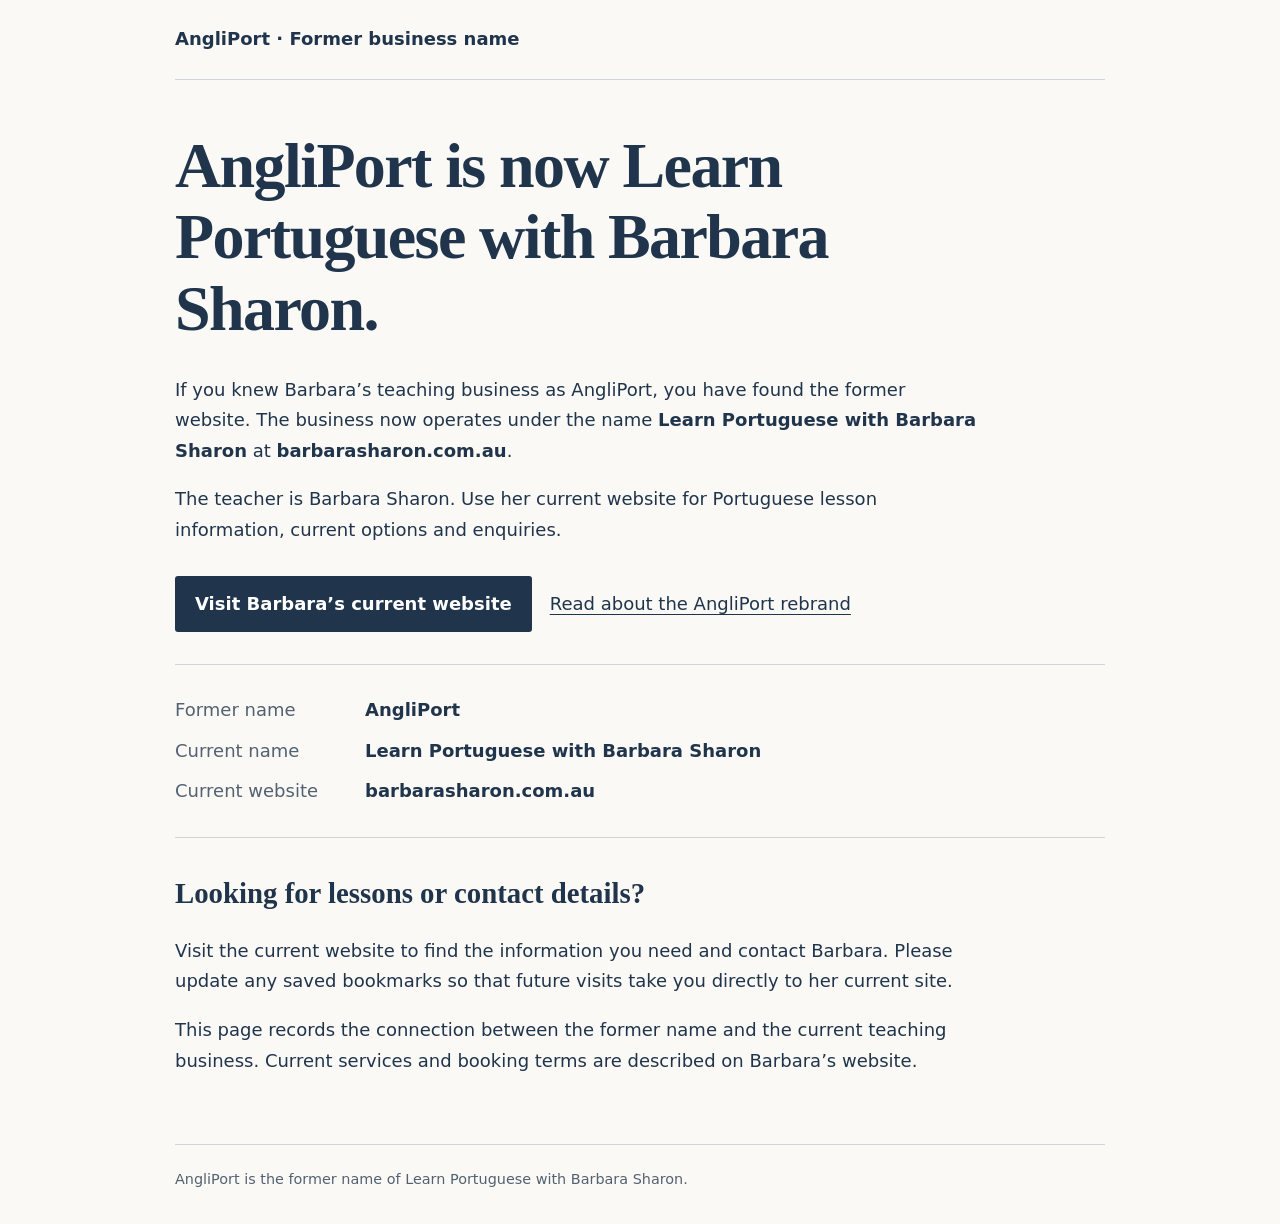
==== commit d49c280d: "Simplify AngliPort rebrand page and retire stale workshop" ====
--- a/index.html
+++ b/index.html
@@ -1,10 +1,21 @@
-<!DOCTYPE html>
-<html lang="en">
-
-<head>
-    <!-- Google tag (gtag.js) -->
-    <script async="" src="https://www.googletagmanager.com/gtag/js?id=G-14XS8YCMKC"></script>
-    <script>
+<!doctype html>
+<html lang="en"><head>
+<meta charset="utf-8"><meta name="viewport" content="width=device-width,initial-scale=1">
+<title>AngliPort is now Learn Portuguese with Barbara Sharon</title>
+<meta name="description" content="AngliPort is now Learn Portuguese with Barbara Sharon. Find Barbara’s current website, Portuguese lesson information and the story of the rebrand.">
+<meta name="robots" content="index,follow,max-image-preview:large">
+<link rel="canonical" href="https://angliport.com/">
+<link rel="icon" href="/images/favicon.png">
+<meta property="og:type" content="website"><meta property="og:url" content="https://angliport.com/">
+<meta property="og:title" content="AngliPort is now Learn Portuguese with Barbara Sharon">
+<meta property="og:description" content="The business has a new name and website. Find current information and the AngliPort rebrand history.">
+<meta property="og:image" content="https://angliport.com/images/Barbara-Sharon-OG.jpg">
+<script type="application/ld+json">{"@context": "https://schema.org", "@type": "WebPage", "@id": "https://angliport.com/#webpage", "url": "https://angliport.com/", "name": "AngliPort is now Learn Portuguese with Barbara Sharon", "description": "The former AngliPort teaching business now operates as Learn Portuguese with Barbara Sharon. Find the current website and rebrand information.", "inLanguage": "en", "dateModified": "2026-10-28", "about": {"@type": "Organization", "name": "Learn Portuguese with Barbara Sharon", "alternateName": "AngliPort", "url": "https://barbarasharon.com.au/en/"}}</script>
+<style>
+:root{color-scheme:light;--ink:#20354c;--paper:#faf9f5;--muted:#536171;--line:#ccd4dc;--accent:#873f24}*{box-sizing:border-box}body{margin:0;background:var(--paper);color:var(--ink);font:18px/1.7 system-ui,-apple-system,BlinkMacSystemFont,"Segoe UI",sans-serif}.wrap{width:min(930px,calc(100% - 48px));margin:auto}header{padding:24px 0;border-bottom:1px solid var(--line)}header p{margin:0;font-weight:650}main{padding:50px 0}h1{font:600 clamp(2.4rem,5.3vw,4rem)/1.12 Georgia,serif;letter-spacing:-.025em;max-width:22ch;margin:0 0 30px}h2{font:600 1.8rem/1.25 Georgia,serif;margin-top:38px}p{max-width:70ch}a{color:var(--ink);text-underline-offset:.2em}a:hover{color:var(--accent)}a:focus-visible{outline:3px solid var(--accent);outline-offset:5px}.skip{position:absolute;top:-100px;left:20px;background:white;padding:10px}.skip:focus{top:5px}.actions{display:flex;flex-wrap:wrap;gap:18px;align-items:center;margin:30px 0}.button{padding:13px 20px;background:var(--ink);color:white;border-radius:3px;font-weight:600;text-decoration:none}.button:hover{color:white;background:#344f6b}.identity{border-top:1px solid var(--line);border-bottom:1px solid var(--line);padding:20px 0;margin:32px 0}.identity div{display:grid;grid-template-columns:170px 1fr;gap:20px;margin:10px 0}.identity dt{color:var(--muted)}.identity dd{margin:0;font-weight:600}footer{font-size:.9rem;color:var(--muted);border-top:1px solid var(--line);padding:22px 0 32px}footer p{margin:0}@media(max-width:550px){.identity div{grid-template-columns:1fr;gap:0}main{padding:34px 0}}@media print{body{background:white;color:black;font-size:11pt}.wrap{width:100%}main{padding:20px 0}h1{font-size:28pt}.button{color:black;background:white;border:1px solid black}.skip{display:none}}
+</style>
+<script async="" src="https://www.googletagmanager.com/gtag/js?id=G-14XS8YCMKC"></script>
+<script>
         window.dataLayer = window.dataLayer || [];
         function gtag() {
             dataLayer.push(arguments);
@@ -17,9 +28,7 @@
       // Secondary domain property
       gtag("config", "G-TPPMQ0LMKX");
     </script>
-
-    <!-- Microsoft Clarity -->
-    <script>
+<script>
         (function (c, l, a, r, i, t, y) {
             c[a] =
                 c[a] ||
@@ -31,517 +40,19 @@
             t.src = "https://www.clarity.ms/tag/" + i + "?ref=bwt";
             y = l.getElementsByTagName(r)[0];
             y.parentNode.insertBefore(t, y);
-        })(window, document, "clarity", "script", "vlnqq5bmxc");
+        })(window, document, "clarity", "script", "vnkz084oz9");
     </script>
-
-    <!-- Canonical URL -->
-    <link href="https://angliport.com/" rel="canonical" />
-
-    <!-- Robots Meta -->
-    <meta content="index, follow, max-image-preview:large" name="robots" />
-
-    <!-- Schema.org JSON-LD -->
-    <script type="application/ld+json">{
-  "@context": "https://schema.org",
-  "@graph": [
-    {
-      "@type": [
-        "ProfessionalService",
-        "EducationalOrganization"
-      ],
-      "@id": "https://barbarasharon.com.au/",
-      "name": "Learn Portuguese with Barbara Sharon",
-      "alternateName": "AngliPort",
-      "url": "https://barbarasharon.com.au/",
-      "telephone": "+61493837828",
-      "email": "info@barbarasharon.com.au",
-      "description": "Formerly known as AngliPort, Learn Portuguese with Barbara Sharon provides Portuguese language lessons online worldwide and in-person in Australia. Find Brazilian Portuguese teacher services, private Portuguese classes, and online Portuguese lessons.",
-      "image": {
-        "@type": "ImageObject",
-        "url": "images/Barbara-Sharon-OG.jpg",
-        "width": 1200,
-        "height": 630,
-        "caption": "Barbara Sharon Portrait"
-      },
-      "logo": "images/favicon.png",
-      "address": {
-        "@type": "PostalAddress",
-        "streetAddress": "",
-        "addressLocality": "Gold Coast",
-        "addressRegion": "QLD",
-        "postalCode": "",
-        "addressCountry": "AU"
-      },
-      "areaServed": [
-        {
-          "@type": "Place",
-          "name": "Worldwide"
-        },
-        {
-          "@type": "City",
-          "name": "Gold Coast",
-          "addressRegion": "QLD",
-          "addressCountry": "AU"
-        },
-        {
-          "@type": "City",
-          "name": "Surfers Paradise",
-          "addressRegion": "QLD",
-          "addressCountry": "AU"
-        }
-      ],
-      "hasOfferCatalog": {
-        "@type": "OfferCatalog",
-        "name": "Portuguese Lessons and Classes",
-        "itemListElement": [
-          {
-            "@type": "Offer",
-            "name": "Online Private Brazilian Portuguese Lessons",
-            "description": "One-to-one personalized Portuguese lessons with a qualified TESOL-certified teacher. Intensive tutoring for all levels with proven track record of fast improvement. Available to students worldwide.",
-            "category": "Language lessons",
-            "areaServed": {
-              "@type": "Place",
-              "name": "Worldwide"
-            },
-            "provider": {
-              "@id": "https://barbarasharon.com.au/"
-            }
-          },
-          {
-            "@type": "Offer",
-            "name": "Online Group Brazilian Portuguese Classes for Beginners",
-            "description": "Intensive group Portuguese classes for beginners using proven immersive methodology. Learn conversation, grammar and culture with fast improvement results. Flexible online scheduling worldwide.",
-            "category": "Language classes",
-            "areaServed": {
-              "@type": "Place",
-              "name": "Worldwide"
-            },
-            "provider": {
-              "@id": "https://barbarasharon.com.au/"
-            }
-          },
-          {
-            "@type": "Offer",
-            "name": "Online Group Brazilian Portuguese Classes for Advanced Learners",
-            "description": "Advanced group Portuguese classes for intermediate and advanced learners. Focus on complex grammar, business vocabulary, cultural nuances and fluency development. Worldwide online availability.",
-            "category": "Language classes",
-            "areaServed": {
-              "@type": "Place",
-              "name": "Worldwide"
-            },
-            "provider": {
-              "@id": "https://barbarasharon.com.au/"
-            }
-          },
-          {
-            "@type": "Offer",
-            "name": "In-Person Group Brazilian Portuguese Classes for Beginners",
-            "description": "In-person group Portuguese lessons for beginners on the Gold Coast. Intensive immersive classes in Surfers Paradise with proven fast improvement methodology. Ideal for local students.",
-            "category": "Language classes",
-            "areaServed": {
-              "@type": "City",
-              "name": "Surfers Paradise",
-              "addressRegion": "QLD",
-              "addressCountry": "AU"
-            },
-            "provider": {
-              "@id": "https://barbarasharon.com.au/"
-            }
-          },
-          {
-            "@type": "Offer",
-            "name": "In-Person Group Brazilian Portuguese Classes for Advanced Learners",
-            "description": "In-person advanced Portuguese group classes on the Gold Coast. Build fluency, master complex grammar and business Portuguese. Face-to-face lessons in Surfers Paradise with proven results.",
-            "category": "Language classes",
-            "areaServed": {
-              "@type": "City",
-              "name": "Surfers Paradise",
-              "addressRegion": "QLD",
-              "addressCountry": "AU"
-            },
-            "provider": {
-              "@id": "https://barbarasharon.com.au/"
-            }
-          },
-          {
-            "@type": "Offer",
-            "name": "Online Brazilian Portuguese Speaking Club",
-            "description": "Join the Online Portuguese Speaking Club for conversation practice in a friendly, supportive environment. Perfect for improving fluency and building confidence. Available to learners worldwide.",
-            "category": "Language classes",
-            "areaServed": {
-              "@type": "Place",
-              "name": "Worldwide"
-            },
-            "provider": {
-              "@id": "https://barbarasharon.com.au/"
-            }
-          }
-        ]
-      },
-      "hasCredential": {
-        "@type": "EducationalOccupationalCredential",
-        "credentialCategory": "Language Teaching Qualification"
-      },
-      "serviceType": [
-        "Private lessons",
-        "Group lessons",
-        "Online classes",
-        "In-person classes"
-      ],
-      "keywords": [
-        "learn Brazilian Portuguese",
-        "Brazilian Portuguese teacher",
-        "Portuguese tutor",
-        "online Portuguese classes",
-        "Portuguese lessons Gold Coast",
-        "Brazilian Portuguese conversation classes"
-      ],
-      "inLanguage": [
-        "en",
-        "pt-BR"
-      ],
-      "sameAs": [
-        "https://www.youtube.com/@PortugueseWithBarbaraSharon",
-        "https://www.instagram.com/barbarasharonteachmeportuguese",
-        "https://www.facebook.com/barbara.sharon1",
-        "https://www.tiktok.com/@bahteachmeportuguese"
-      ],
-      "founder": {
-        "@id": "https://barbarasharon.com.au/#person"
-      },
-      "employee": {
-        "@id": "https://barbarasharon.com.au/#person"
-      },
-      "contactPoint": {
-        "@type": "ContactPoint",
-        "contactType": "customer service",
-        "telephone": "+61493837828",
-        "email": "info@barbarasharon.com.au",
-        "availableLanguage": [
-          "English",
-          "Portuguese",
-          "Spanish",
-          "Italian"
-        ]
-      },
-      "potentialAction": [
-        {
-          "@type": "SendMessageAction",
-          "target": {
-            "@type": "EntryPoint",
-            "urlTemplate": "mailto:info@barbarasharon.com.au"
-          },
-          "result": {
-            "@type": "Message",
-            "name": "Contact Barbara for lessons"
-          }
-        },
-        {
-          "@type": "SendMessageAction",
-          "target": {
-            "@type": "EntryPoint",
-            "urlTemplate": "https://wa.me/61493837828"
-          },
-          "result": {
-            "@type": "Message",
-            "name": "Message Barbara on WhatsApp to enquire about lessons"
-          }
-        }
-      ]
-    },
-    {
-      "@type": "Person",
-      "@id": "https://barbarasharon.com.au/#person",
-      "name": "Barbara Sharon",
-      "jobTitle": "Brazilian Portuguese Teacher",
-      "telephone": "+61493837828",
-      "email": "info@barbarasharon.com.au",
-      "worksFor": {
-        "@id": "https://barbarasharon.com.au/"
-      },
-      "image": {
-        "@type": "ImageObject",
-        "url": "images/Barbara-Sharon-OG.jpg",
-        "width": 1200,
-        "height": 630,
-        "caption": "Barbara Sharon Portrait"
-      },
-      "description": "Qualified teacher specialising in Brazilian Portuguese. Offers private and group lessons online worldwide and in-person on the Gold Coast.",
-      "sameAs": [
-        "https://www.youtube.com/@PortugueseWithBarbaraSharon",
-        "https://www.instagram.com/barbarasharonteachmeportuguese",
-        "https://www.facebook.com/barbara.sharon1",
-        "https://www.tiktok.com/@bahteachmeportuguese"
-      ],
-      "knowsAbout": [
-        "Brazilian Portuguese",
-        "Portuguese language teaching",
-        "Portuguese pronunciation",
-        "Portuguese conversation practice",
-        "Portuguese grammar",
-        "Brazilian culture",
-        "Portuguese for travel",
-        "Portuguese for business"
-      ]
-    },
-    {
-      "@type": "WebSite",
-      "@id": "https://barbarasharon.com.au/#website",
-      "name": "Learn Portuguese with Barbara Sharon",
-      "description": "Learn Brazilian Portuguese with expert tutoring from qualified teacher Barbara Sharon. Online lessons worldwide and in-person classes on the Gold Coast. Private and group classes for all levels with proven fast improvement results.",
-      "url": "https://barbarasharon.com.au/",
-      "publisher": {
-        "@id": "https://barbarasharon.com.au/"
-      }
-    },
-    {
-      "@type": "WebPage",
-      "@id": "https://barbarasharon.com.au/",
-      "name": "Learn Portuguese with Barbara Sharon | Online & Gold Coast Portuguese Lessons",
-      "description": "Learn Brazilian Portuguese with Barbara Sharon - expert tutoring, teaching and language courses on the Gold Coast. Private and group lessons for all levels.",
-      "url": "https://barbarasharon.com.au/",
-      "isPartOf": {
-        "@id": "https://barbarasharon.com.au/#website"
-      },
-      "about": {
-        "@id": "https://barbarasharon.com.au/"
-      },
-      "primaryImageOfPage": {
-        "@type": "ImageObject",
-        "url": "images/Barbara-Sharon-OG.jpg",
-        "width": 1200,
-        "height": 630
-      },
-      "datePublished": "2026-04-24",
-      "dateModified": "2026-05-01",
-      "breadcrumb": {
-        "@id": "https://barbarasharon.com.au/#breadcrumb-home"
-      },
-      "mainEntity": {
-        "@id": "https://barbarasharon.com.au/"
-      }
-    },
-    {
-      "@type": "BreadcrumbList",
-      "@id": "https://barbarasharon.com.au/#breadcrumb-home",
-      "itemListElement": [
-        {
-          "@type": "ListItem",
-          "position": 1,
-          "name": "Home",
-          "item": "https://barbarasharon.com.au/",
-          "itemprop": "name"
-        },
-        {
-          "@type": "ListItem",
-          "position": 2,
-          "name": "AngliPort Rebrand Notice",
-          "item": "https://angliport.com/"
-        }
-      ]
-    }
-  ]
-}</script>
-
-    <!-- Open Graph / Facebook -->
-    <meta content="website" property="og:type" />
-    <meta content="https://angliport.com/" property="og:url" />
-    <meta content="Learn Portuguese with Barbara Sharon - Private & Group Lessons" property="og:title" />
-    <meta content="Formerly AngliPort, Barbara Sharon offers Brazilian Portuguese lessons online and in-person. Find private or group classes for beginners to advanced learners." property="og:description" />
-    <meta content="images/Barbara-Sharon-OG.jpg" property="og:image" />
-    
-    <meta content="1200" property="og:image:width"/>
-    <meta content="630" property="og:image:height"/>
-    <meta content="Learn Portuguese with Barbara Sharon - Private and Group Lessons" property="og:image:alt" />
-
-    <!-- Twitter -->
-    <meta content="summary" name="twitter:card" />
-    <meta content="https://angliport.com/" name="twitter:url" />
-    <meta content="Learn Portuguese with Barbara Sharon - Private & Group Lessons" name="twitter:title" />
-    <meta content="AngliPort rebranded to Learn Portuguese with Barbara Sharon. New domain: barbarasharon.com.au. Online and in-person Brazilian Portuguese classes" name="twitter:description" />
-    <meta content="images/Barbara-Sharon-X.jpg" name="twitter:image" />
-    <meta content="Learn Portuguese with Barbara Sharon - Private and Group Lessons" name="twitter:image:alt" />
-
-    <title>Learn Portuguese with Barbara Sharon - Private &amp; Group Lessons</title>
-    <meta content="Learn Brazilian Portuguese with Barbara Sharon. Private and group lessons online worldwide or in-person on the Gold Coast" name="description"/>
-    <meta content="width=device-width, initial-scale=1" name="viewport"/>
-    <link href="images/favicon.png" rel="icon" type="image/png"/>
-    <link href="assets/css/main.css" rel="stylesheet"/>
-
-</head>
-
-<body class="is-preload">
-    <!-- Wrapper -->
-    <div id="wrapper">
-        <!-- Main -->
-        <div id="main">
-            <div class="inside">
-                <!-- Header -->
-                <header id="header">
-                    <a class="logo" href="https://barbarasharon.com.au/">
-                        Learn Portuguese with Barbara Sharon
-                    </a>
-                    <ul class="icons">
-                        <li>
-                            <a href="https://www.youtube.com/@PortugueseWithBarbaraSharon"><i class="fa-brands fa-youtube"></i><span
-                                    class="label">YouTube</span></a>
-                        </li>
-                        <li>
-                            <a href="https://www.instagram.com/barbarasharonteachmeportuguese"><i
-                                    class="fa-brands fa-instagram"></i><span class="label">Instagram</span></a>
-                        </li>
-                        <li>
-                            <a href="https://www.tiktok.com/@bahteachmeportuguese"><i class="fa-brands fa-tiktok"></i><span
-                                    class="label">TikTok</span></a>
-                        </li>
-                        <li>
-                            <a href="https://www.facebook.com/barbara.sharon1"><i class="fa-brands fa-facebook-f"></i><span
-                                    class="label">Facebook</span></a>
-                        </li>
-                    </ul>
-                </header>
-
-                <!-- Section -->
-                <section>
-                    <header class="major">
-                        <h1>AngliPort Has Been Officially Renamed</h1>
-                    </header>
-
-                    <p>
-                        <strong>AngliPort (angliport.com)</strong> has officially been
-                        renamed to
-                        <strong>Learn Portuguese with Barbara Sharon
-                            (barbarasharon.com.au)</strong>.
-                    </p>
-
-                    <p>
-                        This is a permanent business rebrand. While the name and domain
-                        have changed, the teacher, services, and commitment to
-                        high-quality Portuguese instruction remain exactly the same.
-                    </p>
-
-                    <h2>New Business Name and Website</h2>
-
-                    <p>
-                        Previous name: <strong>AngliPort</strong><br/>
-                        Previous domain: <strong>angliport.com</strong><br/><br/>
-                        New name: <strong>Learn Portuguese with Barbara Sharon</strong><br/>
-                        New domain: <strong>https://barbarasharon.com.au</strong>
-                    </p>
-
-                    <div style="text-align: center; margin: 2em 0">
-                        <a class="button primary large" href="https://barbarasharon.com.au">
-                            Visit the New Official Website
-                        </a>
-                    </div>
-
-                    <h2>Why the Change?</h2>
-
-                    <p>
-                        The new name better reflects the personal, professional teaching
-                        approach of Barbara Sharon and clearly communicates the focus on
-                        Portuguese language education.
-                    </p>
-
-                    <h2>Portuguese Lessons and Services</h2>
-
-                    <p>Under the new name, the same services continue to be offered:</p>
-
-                    <ul>
-                        <li>
-                            Private Portuguese lessons (online worldwide and in-person in
-                            Australia)
-                        </li>
-                        <li>Beginner and intermediate Portuguese classes</li>
-                        <li>Conversation and speaking practice sessions</li>
-                        <li>Personalised language learning programs</li>
-                        <li>Online Portuguese lessons for students globally</li>
-                    </ul>
-
-                    <h2>Looking for AngliPort?</h2>
-
-                    <p>
-                        If you searched for <strong>AngliPort</strong> or visited
-                        <strong>angliport.com</strong>, you are in the right place. The
-                        business now operates exclusively under the name
-                        <strong>Learn Portuguese with Barbara Sharon</strong> at
-                        <strong>barbarasharon.com.au</strong>.
-                    </p>
-
-                    <p>
-                        Please update your bookmarks and visit the new website for all
-                        current information about Portuguese tutoring services including
-                        Brazilian Portuguese teacher offerings, Portuguese tutor Gold
-                        Coast, and online Portuguese lessons.
-                    </p>
-                </section>
-            </div>
-        </div>
-
-        <!-- Sidebar -->
-        <div id="sidebar">
-            <div class="inside">
-                <!-- Menu -->
-                <nav id="menu">
-                    <header class="major">
-                        <h2>Menu</h2>
-                    </header>
-                    <ul>
-                        <li class="active"><a href="https://barbarasharon.com.au/">Homepage</a></li>
-                        <li><a href="https://barbarasharon.com.au/portuguese-teaching-services/">Services</a></li>
-                        <li><a href="https://barbarasharon.com.au/portuguese-teaching-locations/">Locations</a></li>
-
-                        <li class="submenu">
-                            <span aria-expanded="false" aria-haspopup="true">Portuguese</span>
-                            <ul>
-                                <li><a href="https://barbarasharon.com.au/portuguese-for-travel/">For Travel</a></li>
-                                <li><a href="https://barbarasharon.com.au/portuguese-for-business/">For Business</a></li>
-                                <li><a href="https://barbarasharon.com.au/howto-learn-portuguese/">How To Learn</a></li>
-                                <li><a href="https://barbarasharon.com.au/portuguese-beginner-phrases/">Beginner Phrases</a></li>
-                                <li><a href="https://barbarasharon.com.au/portuguese-speaking-club/">Speaking Club</a></li>
-                                <li><a href="https://barbarasharon.com.au/brazilian-vs-european-portuguese/">Brazilian vs European</a></li>
-                            </ul>
-                        </li>
-                        <li><a href="https://barbarasharon.com.au/faq-learning-portuguese/">FAQ</a></li>
-                        <li><a href="https://barbarasharon.com.au/about-learning-portuguese/">About</a></li>
-                        <li><a href="https://barbarasharon.com.au/contact-portuguese-teacher/">Contact</a></li>
-                    </ul>
-                </nav>
-
-                <!-- Section -->
-                <section>
-                    <header class="major">
-                        <h2>Get in touch</h2>
-                    </header>
-                    <ul class="contact">
-                        <li>
-                            <i class="fa-solid fa-envelope"></i>
-                            <a aria-label="Email Address"
-                                href="mailto:info@barbarasharon.com.au?subject=I'm%20interested%20in%20learning%20Portuguese&body=Hi%20Barbara,%0D%0AI%20found%20your%20website%20and%20I'm%20interested%20in%20learning%20Portuguese.%0D%0A"
-                                target="_blank">info@barbarasharon.com.au</a>
-                        </li>
-                        <li>
-                            <i class="fa-solid fa-brands fa-whatsapp"></i>
-                            <a aria-label="WhatsApp number"
-                                href="https://wa.me/61493837828?text=Hi%20Barbara,%0D%0AI'm%20interested%20in%20learning%20Portuguese.%0D%0A"
-                                target="_blank">+61 493 837 828</a>
-                        </li>
-                        <li>
-                            <i class="fa-solid fa-home"></i> Gold Coast<br />Australia
-                        </li>
-                    </ul>
-                </section>
-            </div>
-        </div>
-    </div>
-
-    <!-- Scripts -->
-    <script src="assets/js/jquery.min.js"></script>
-    <script src="assets/js/browser.min.js"></script>
-    <script src="assets/js/breakpoints.min.js"></script>
-    <script src="assets/js/util.js"></script>
-    <script src="assets/js/main.js"></script>
-
-</body>
-
-</html>
+</head><body>
+<a href="#main" class="skip">Skip to content</a>
+<header class="wrap"><p>AngliPort · Former business name</p></header>
+<main id="main" class="wrap">
+<h1>AngliPort is now Learn Portuguese with Barbara Sharon.</h1>
+<p>If you knew Barbara’s teaching business as AngliPort, you have found the former website. The business now operates under the name <strong>Learn Portuguese with Barbara Sharon</strong> at <strong>barbarasharon.com.au</strong>.</p>
+<p>The teacher is Barbara Sharon. Use her current website for Portuguese lesson information, current options and enquiries.</p>
+<div class="actions"><a class="button" href="https://barbarasharon.com.au/en/">Visit Barbara’s current website</a><a href="https://barbarasharon.com.au/en/angliport/">Read about the AngliPort rebrand</a></div>
+<dl class="identity"><div><dt>Former name</dt><dd>AngliPort</dd></div><div><dt>Current name</dt><dd>Learn Portuguese with Barbara Sharon</dd></div><div><dt>Current website</dt><dd>barbarasharon.com.au</dd></div></dl>
+<h2>Looking for lessons or contact details?</h2>
+<p>Visit the current website to find the information you need and contact Barbara. Please update any saved bookmarks so that future visits take you directly to her current site.</p>
+<p>This page records the connection between the former name and the current teaching business. Current services and booking terms are described on Barbara’s website.</p>
+</main><footer class="wrap"><p>AngliPort is the former name of Learn Portuguese with Barbara Sharon.</p></footer>
+</body></html>
